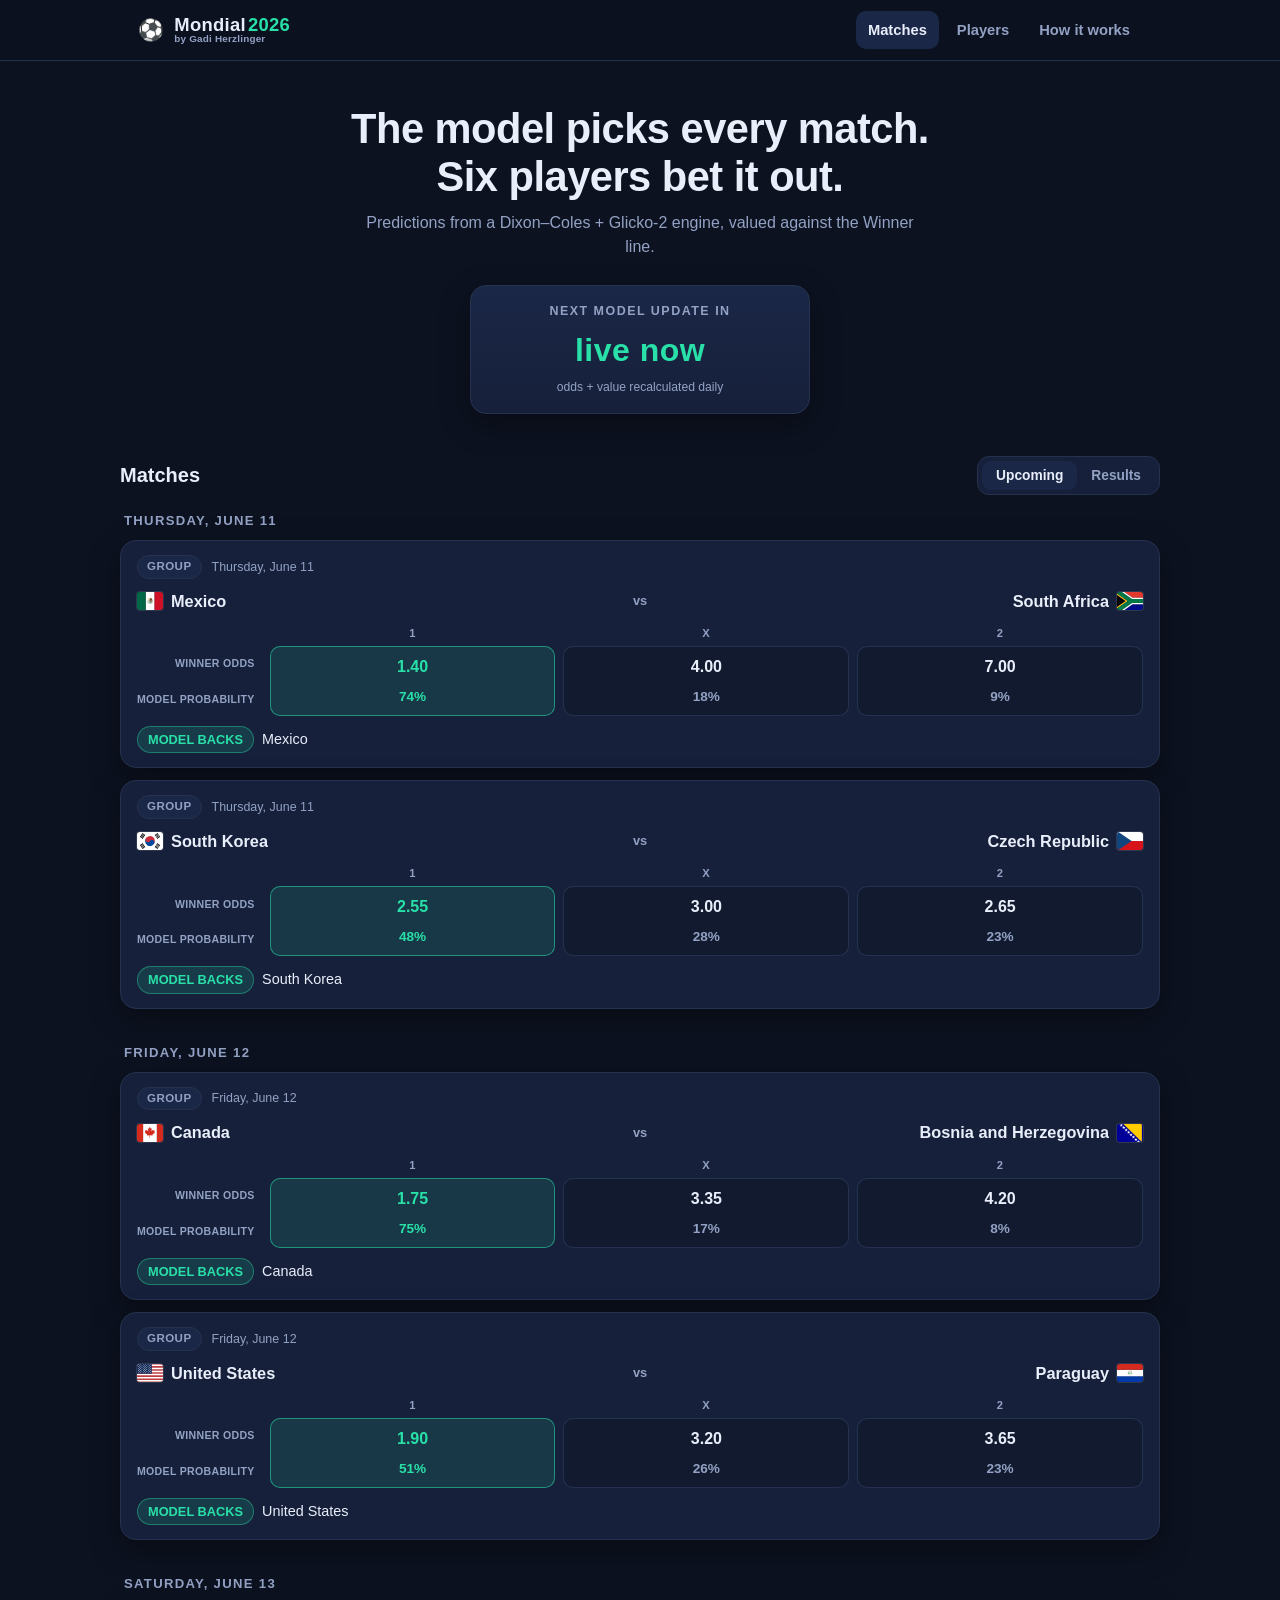
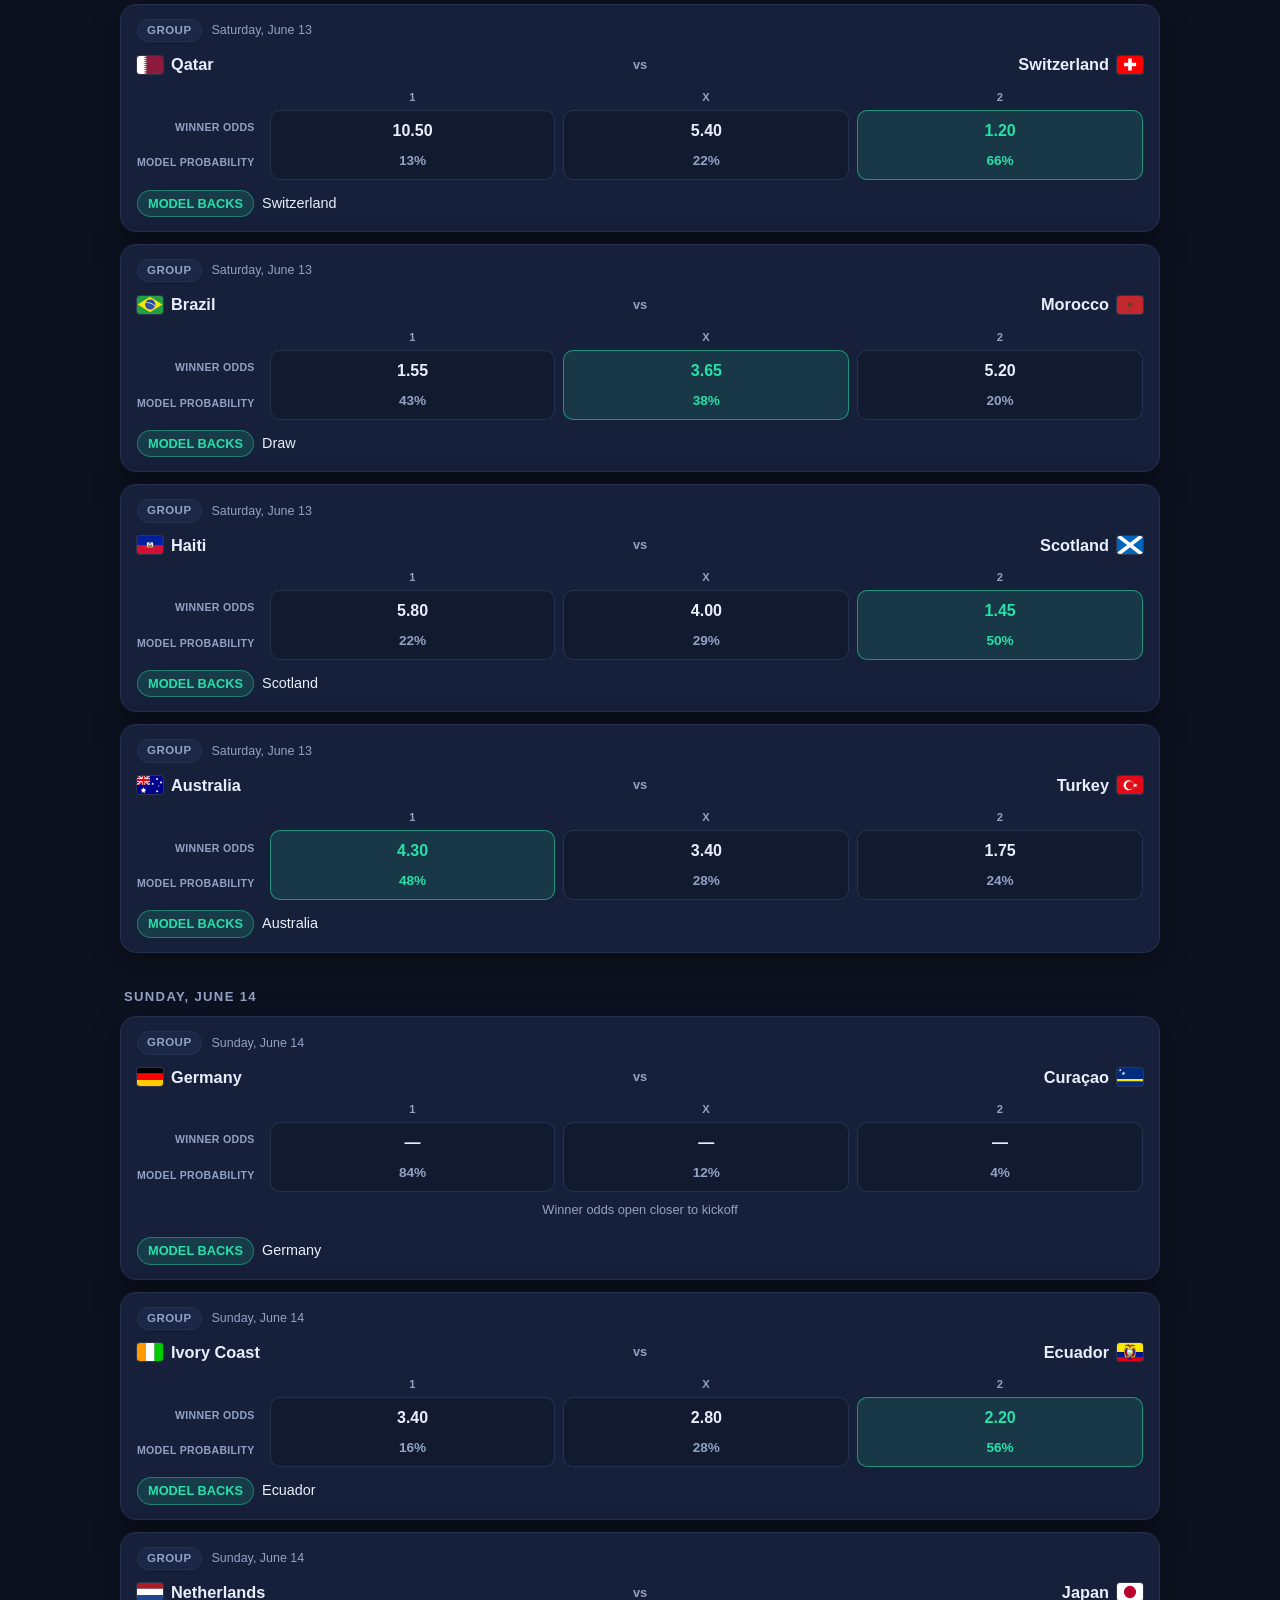
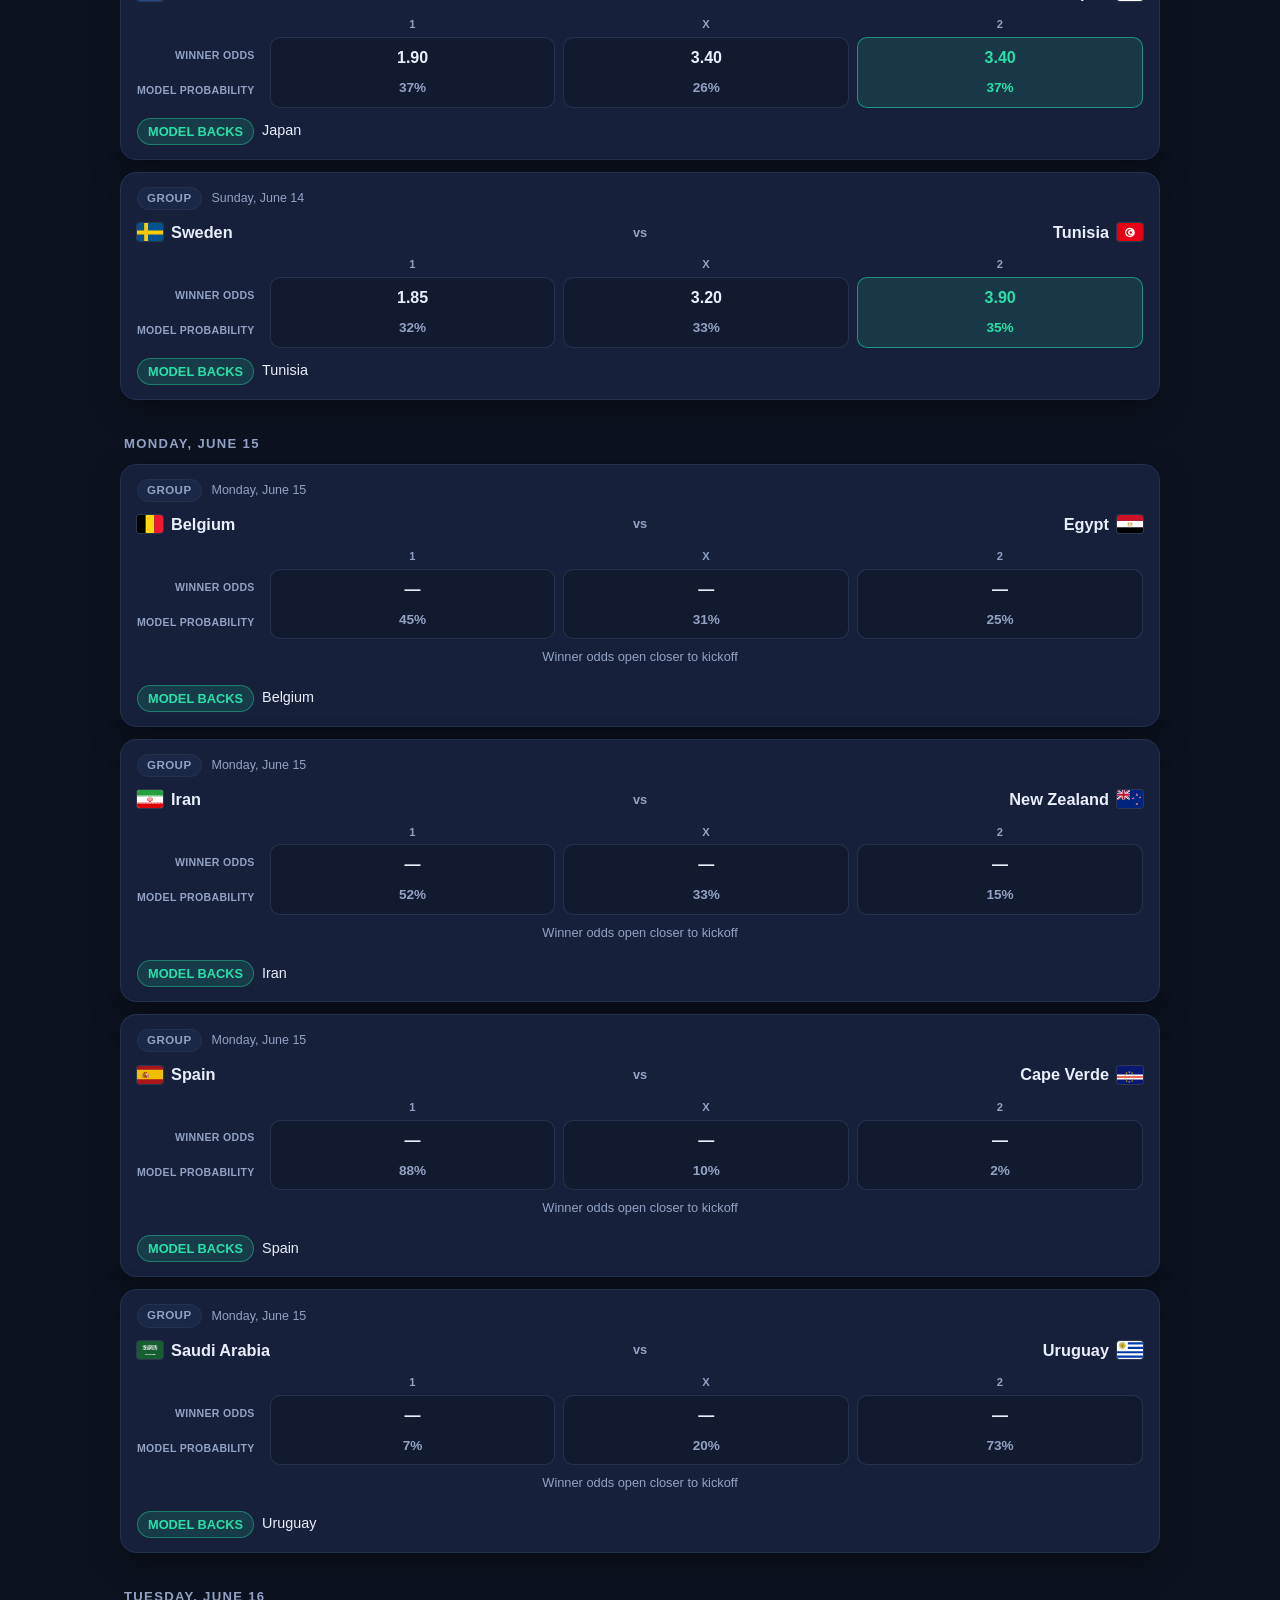
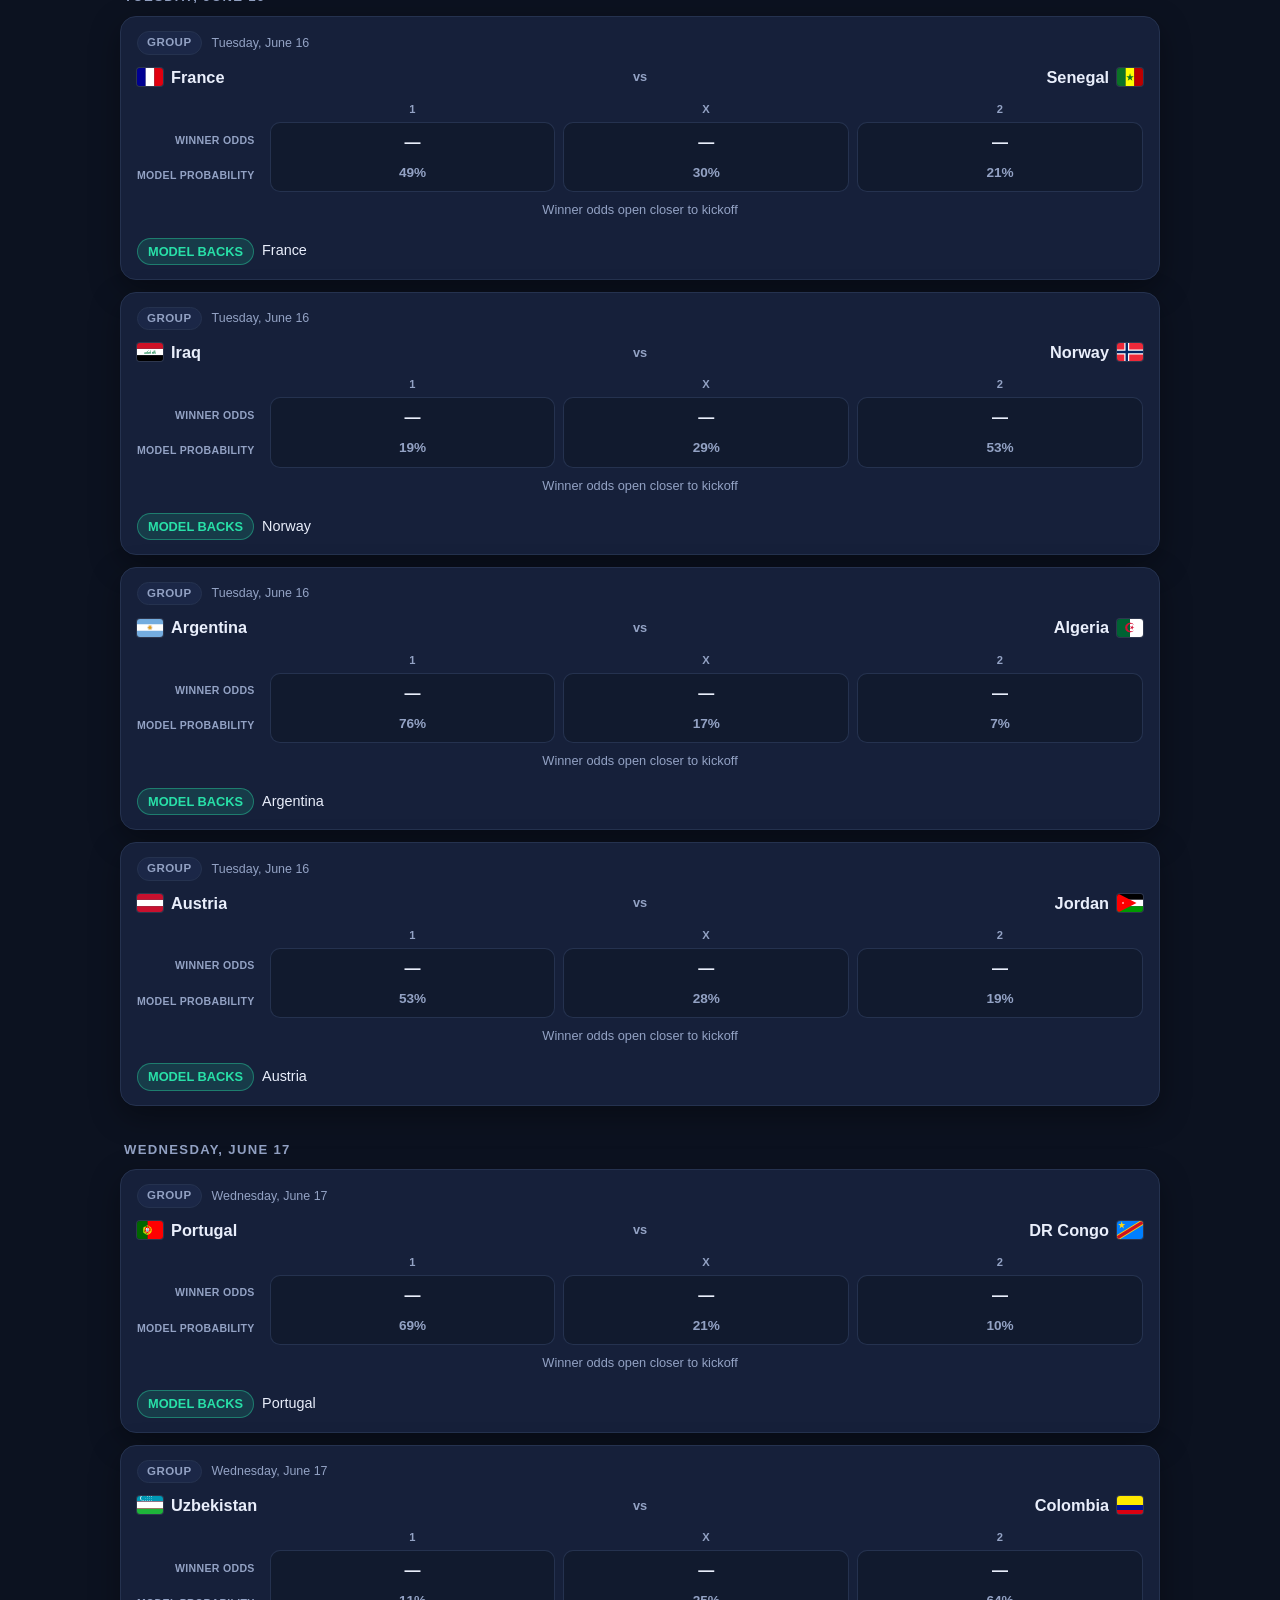
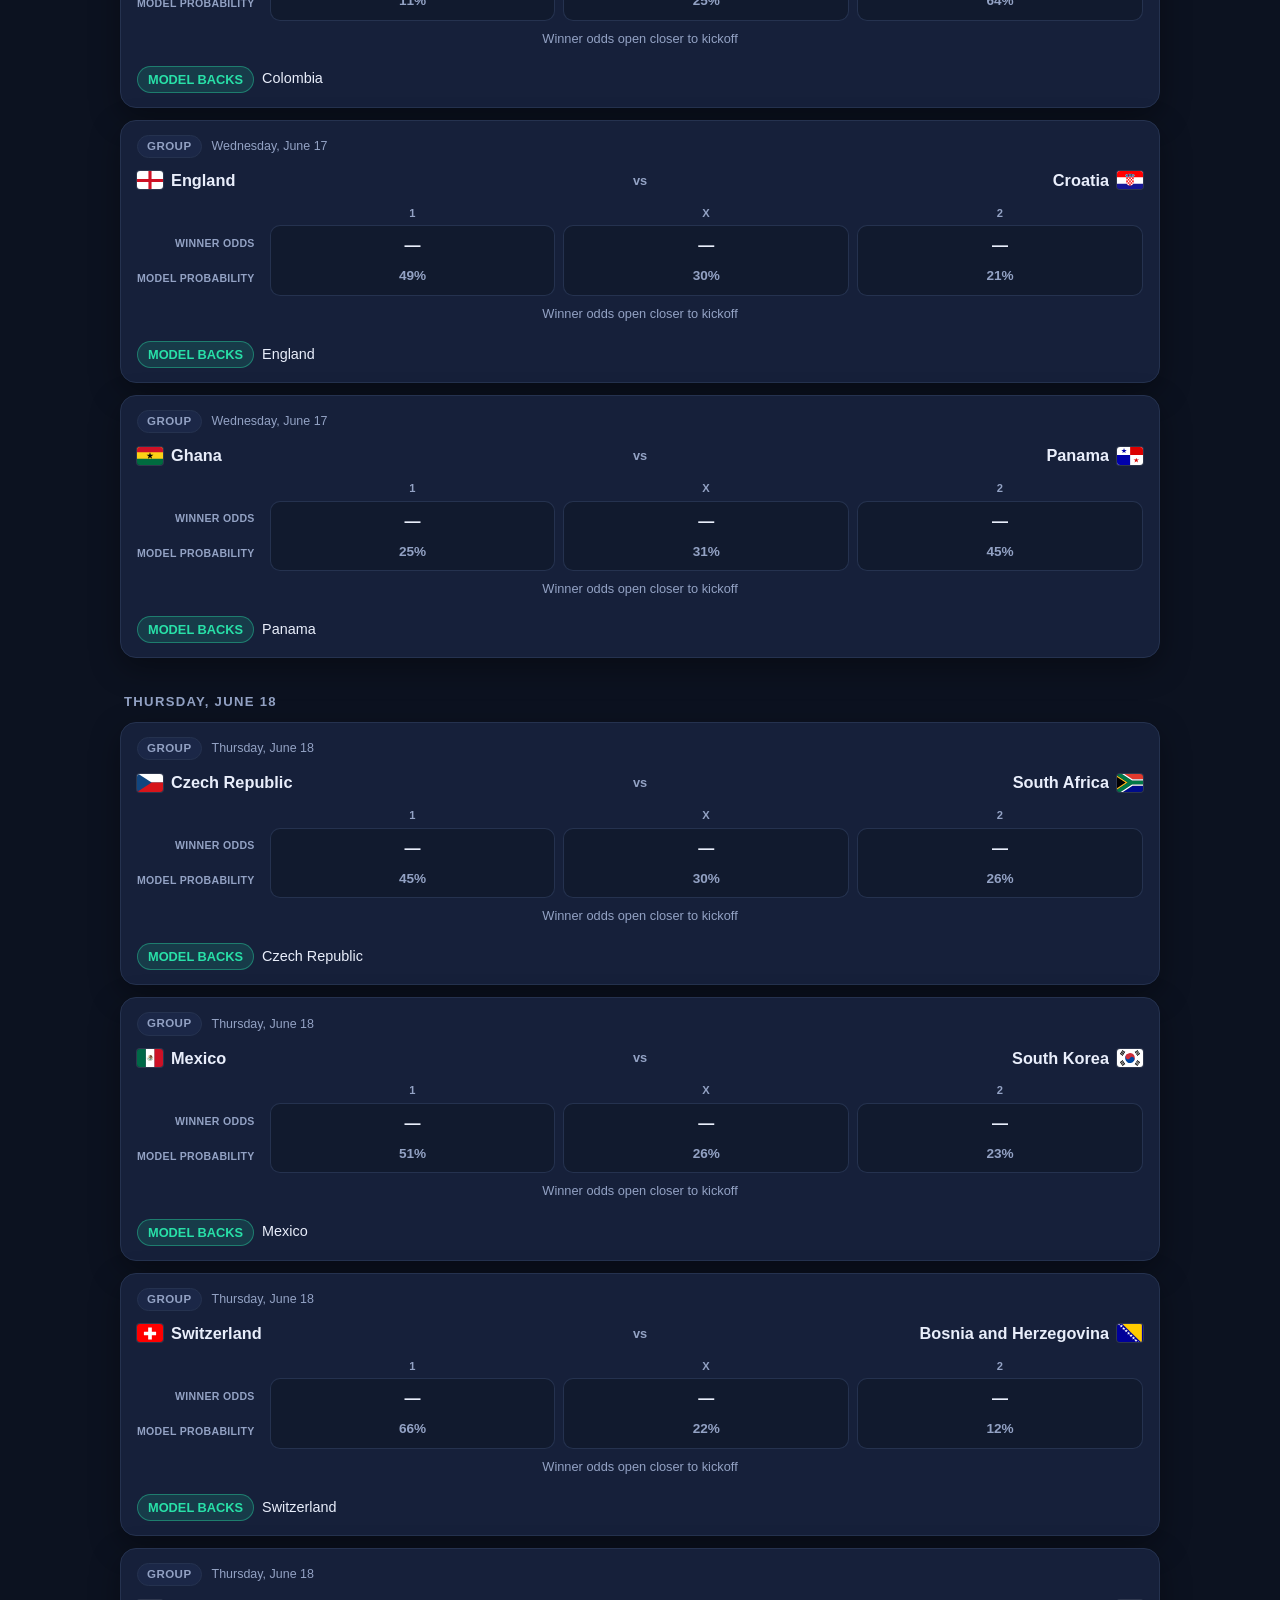
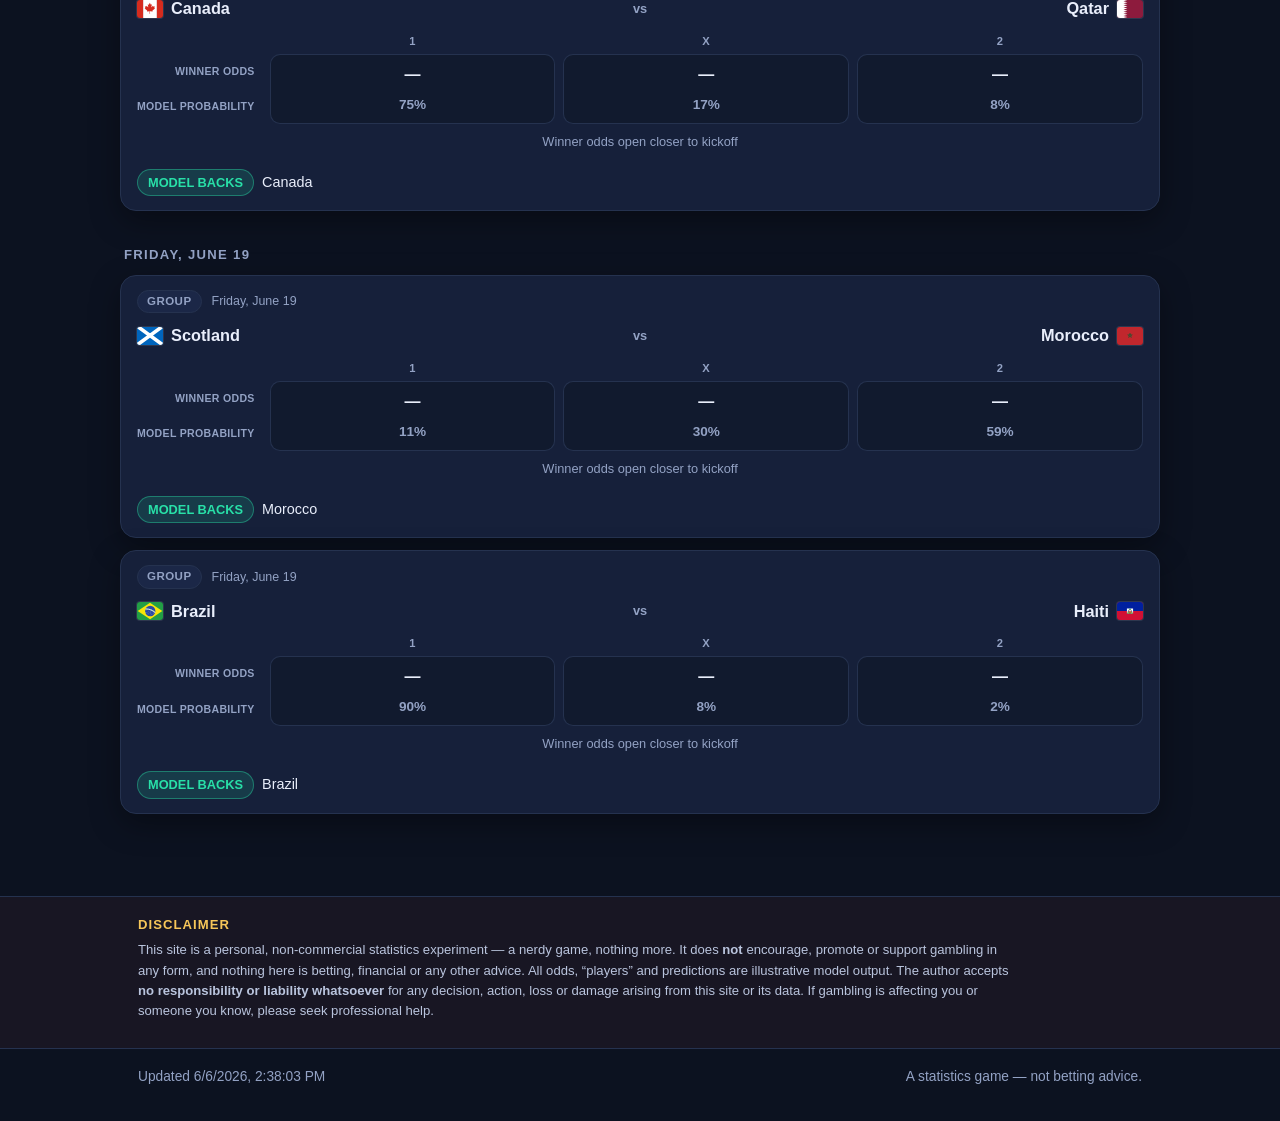
==== web/index.html @ 5879aabc "Mondial 2026: initial commit" ====
<!DOCTYPE html>
<html lang="en">
<head>
  <meta charset="utf-8" />
  <meta name="viewport" content="width=device-width, initial-scale=1" />
  <meta name="color-scheme" content="dark" />
  <title>Mondial 2026 — model predictions</title>
  <meta name="description" content="Model predictions and the six-player betting sim for the 2026 World Cup." />
  <link rel="stylesheet" href="css/style.css?v=4" />
</head>
<body>
  <header class="site-header">
    <div class="wrap header-inner">
      <a class="brand" href="index.html">
        <span class="brand-mark">⚽</span>
        <span class="brand-col"><span class="brand-text">Mondial<span class="accent">2026</span></span><span class="brand-by">by Gadi Herzlinger</span></span>
      </a>
      <nav class="nav">
        <a class="nav-link active" href="index.html">Matches</a>
        <a class="nav-link" href="dashboard.html">Players</a>
        <a class="nav-link" href="engine.html">How it works</a>
      </nav>
    </div>
  </header>

  <section class="hero">
    <div class="wrap">
      <h1 class="hero-title">The model picks every match.<br />Six players bet it out.</h1>
      <p class="hero-sub">Predictions from a Dixon–Coles + Glicko-2 engine, valued against the Winner line.</p>
      <div class="countdowns" id="countdowns">
        <div class="cd-card" id="cd-kickoff">
          <div class="cd-label">Kickoff in</div>
          <div class="cd-clock" data-clock="kickoff">—</div>
          <div class="cd-foot">Mexico · June 11</div>
        </div>
        <div class="cd-card" id="cd-scrape">
          <div class="cd-label">Next model update in</div>
          <div class="cd-clock" data-clock="scrape">—</div>
          <div class="cd-foot">odds + value recalculated daily</div>
        </div>
      </div>
    </div>
  </section>

  <main class="wrap main">
    <div class="section-head">
      <h2 id="matches-title">Matches</h2>
      <div class="tabs" id="tabs" role="tablist">
        <button class="tab active" data-tab="upcoming" role="tab">Upcoming</button>
        <button class="tab" data-tab="results" role="tab">Results</button>
      </div>
    </div>

    <div id="matches" class="matches" aria-live="polite">
      <p class="empty">Loading matches…</p>
    </div>
  </main>

  <section class="disclaimer">
    <div class="wrap">
      <h4>Disclaimer</h4>
      <p>This site is a personal, non-commercial statistics experiment — a nerdy game, nothing more.
        It does <strong>not</strong> encourage, promote or support gambling in any form, and nothing here is
        betting, financial or any other advice. All odds, “players” and predictions are illustrative model
        output. The author accepts <strong>no responsibility or liability whatsoever</strong> for any decision,
        action, loss or damage arising from this site or its data. If gambling is affecting you or someone
        you know, please seek professional help.</p>
    </div>
  </section>

  <footer class="site-footer">
    <div class="wrap footer-inner">
      <span id="updated" class="muted">—</span>
      <span class="muted">A statistics game — not betting advice.</span>
    </div>
  </footer>

  <script src="js/app.js?v=2" defer></script>
</body>
</html>
---- web/css/style.css ----
/* Mondial 2026 — self-contained styles (no external fonts/CDNs: sleek + CSP-tight). */
:root {
  --bg: #0c1220;
  --bg-2: #111a2e;
  --card: #16203a;
  --card-2: #1b2747;
  --line: #25324f;
  --text: #e9eefb;
  --muted: #93a2c4;
  --accent: #28e0a8;      /* home / model pick */
  --accent-blue: #4f8cff; /* away */
  --draw: #8a97b8;        /* draw */
  --gold: #f6c659;
  --danger: #ff6b6b;
  --radius: 16px;
  --shadow: 0 10px 30px rgba(0,0,0,.35);
  --font: -apple-system, BlinkMacSystemFont, "Segoe UI", Roboto, Helvetica, Arial, sans-serif;
}

* { box-sizing: border-box; }
html { -webkit-text-size-adjust: 100%; }
body {
  margin: 0; background: radial-gradient(1200px 600px at 50% -10%, #16223f 0%, var(--bg) 55%) no-repeat, var(--bg);
  color: var(--text); font-family: var(--font); line-height: 1.5;
  min-height: 100vh; -webkit-font-smoothing: antialiased;
}
a { color: inherit; text-decoration: none; }
.wrap { width: 100%; max-width: 1040px; margin: 0 auto; padding: 0 18px; }
.muted { color: var(--muted); font-size: .86rem; }
.accent { color: var(--accent); }

/* Header */
.site-header { position: sticky; top: 0; z-index: 20;
  background: rgba(12,18,32,.82); backdrop-filter: blur(10px);
  border-bottom: 1px solid var(--line); }
.header-inner { display: flex; align-items: center; justify-content: space-between; height: 60px; }
.brand { display: flex; align-items: center; gap: 10px; font-weight: 800; font-size: 1.15rem; letter-spacing: .3px; }
.brand-mark { font-size: 1.3rem; }
.brand-text .accent { margin-left: 2px; }
.brand-col { display: flex; flex-direction: column; line-height: 1.04; }
.brand-by { font-size: .62rem; font-weight: 600; color: var(--muted); letter-spacing: .02em; }
.nav { display: flex; gap: 6px; }
.nav-link { padding: 8px 12px; border-radius: 10px; color: var(--muted); font-weight: 600; font-size: .92rem; }
.nav-link:hover { color: var(--text); background: var(--card); }
.nav-link.active { color: var(--text); background: var(--card-2); }

/* Hero */
.hero { padding: 44px 0 14px; text-align: center; }
.hero-title { font-size: clamp(1.6rem, 4.5vw, 2.6rem); line-height: 1.15; margin: 0 0 10px; font-weight: 800; letter-spacing: -.5px; }
.hero-sub { color: var(--muted); margin: 0 auto 26px; max-width: 560px; }

.countdowns { display: grid; grid-template-columns: 1fr 1fr; gap: 14px; max-width: 620px; margin: 0 auto; }
.countdowns.single { grid-template-columns: 1fr; max-width: 340px; }   /* after kickoff */
.cd-card { background: linear-gradient(180deg, var(--card-2), var(--card));
  border: 1px solid var(--line); border-radius: var(--radius); padding: 16px; box-shadow: var(--shadow); }
.cd-label { color: var(--muted); font-size: .78rem; text-transform: uppercase; letter-spacing: .12em; font-weight: 700; }
.cd-clock { font-size: clamp(1.4rem, 5vw, 2rem); font-weight: 800; font-variant-numeric: tabular-nums;
  margin: 6px 0 4px; color: var(--gold); letter-spacing: .5px; }
#cd-scrape .cd-clock { color: var(--accent); }
.cd-foot { color: var(--muted); font-size: .76rem; }

/* Section head + tabs */
.main { padding: 28px 0 60px; }
.section-head { display: flex; align-items: center; justify-content: space-between; margin-bottom: 16px; }
.section-head h2 { margin: 0; font-size: 1.25rem; }
.tabs { display: inline-flex; background: var(--card); border: 1px solid var(--line); border-radius: 12px; padding: 4px; }
.tab { border: 0; background: transparent; color: var(--muted); font-weight: 700; font-size: .86rem;
  padding: 7px 14px; border-radius: 9px; cursor: pointer; font-family: inherit; }
.tab.active { background: var(--card-2); color: var(--text); }

/* Date group */
.date-group { margin-bottom: 22px; }
.date-head { color: var(--muted); font-weight: 700; font-size: .82rem; text-transform: uppercase;
  letter-spacing: .1em; margin: 0 4px 10px; }

/* Match card */
.matches { display: grid; gap: 12px; }
.match { background: var(--card); border: 1px solid var(--line); border-radius: var(--radius);
  padding: 14px 16px; box-shadow: var(--shadow); }
.match-top { display: flex; align-items: center; justify-content: space-between; gap: 10px; }
.match-meta { display: flex; gap: 10px; align-items: center; color: var(--muted); font-size: .78rem; }
.stage-pill { background: var(--card-2); border: 1px solid var(--line); border-radius: 999px;
  padding: 2px 9px; font-weight: 700; font-size: .72rem; letter-spacing: .04em; }
.teams { display: grid; grid-template-columns: 1fr auto 1fr; align-items: center; gap: 8px; margin: 10px 0 6px; }
.team { display: flex; align-items: center; gap: 8px; font-weight: 700; font-size: 1.02rem; min-width: 0; }
.team.away { justify-content: flex-end; text-align: right; }
.team-name { overflow: hidden; text-overflow: ellipsis; white-space: nowrap; }
.vs { color: var(--muted); font-weight: 700; font-size: .8rem; }
.score { font-weight: 800; font-size: 1.1rem; font-variant-numeric: tabular-nums; }

/* Probability bar */
.prob { display: flex; height: 8px; border-radius: 6px; overflow: hidden; margin: 10px 0 8px; background: var(--bg-2); }
.prob span { display: block; height: 100%; }
.prob .ph { background: var(--accent); }
.prob .pd { background: var(--draw); }
.prob .pa { background: var(--accent-blue); }

/* Odds row */
.odds { display: grid; grid-template-columns: repeat(3, 1fr); gap: 8px; margin-top: 8px; }
.odd { background: var(--bg-2); border: 1px solid var(--line); border-radius: 10px; padding: 8px;
  text-align: center; }
.odd .k { display: block; color: var(--muted); font-size: .72rem; font-weight: 700; letter-spacing: .06em; }
.odd .v { font-weight: 800; font-variant-numeric: tabular-nums; }
.odd.pick { border-color: var(--accent); background: rgba(40,224,168,.12); }
.odd.pick .v { color: var(--accent); }
.no-odds { color: var(--muted); font-size: .8rem; text-align: center; padding: 8px; }

/* Labels for the two number sets on a match card */
.metric-head { display: flex; align-items: baseline; justify-content: space-between; gap: 8px; margin-top: 12px; }
.metric-k { color: var(--muted); font-size: .68rem; font-weight: 800; text-transform: uppercase; letter-spacing: .09em; }
.metric-vals { display: flex; gap: 12px; font-size: .84rem; font-weight: 800; font-variant-numeric: tabular-nums; }
.mv.ph { color: var(--accent); }
.mv.pd { color: var(--draw); }
.mv.pa { color: var(--accent-blue); }

/* Market grid: row labels on the left, 1/X/2 boxes each holding odd + model prob */
.market { display: grid; grid-template-columns: max-content 1fr 1fr 1fr; column-gap: 8px; margin-top: 12px; }
.m-key { text-align: center; color: var(--muted); font-size: .7rem; font-weight: 800;
  letter-spacing: .06em; padding-bottom: 4px; align-self: end; }
.m-rowlabel { display: flex; align-items: center; justify-content: flex-end; text-align: right;
  color: var(--muted); font-size: .66rem; font-weight: 800; text-transform: uppercase;
  letter-spacing: .03em; padding-right: 7px; }
.m-odd, .m-prob { text-align: center; background: var(--bg-2); font-variant-numeric: tabular-nums;
  border-left: 1px solid var(--line); border-right: 1px solid var(--line); }
.m-odd { border-top: 1px solid var(--line); border-radius: 10px 10px 0 0; padding: 8px 4px 4px; font-weight: 800; }
.m-prob { border-bottom: 1px solid var(--line); border-radius: 0 0 10px 10px; padding: 4px 4px 8px;
  font-weight: 700; font-size: .85rem; color: var(--muted); }
.m-odd.pick, .m-prob.pick { border-color: rgba(40,224,168,.55); background: rgba(40,224,168,.12); }
.m-odd.pick, .m-prob.pick { color: var(--accent); }
.no-odds.excluded { color: var(--gold); font-weight: 600; }

.pick-line { display: flex; align-items: center; gap: 8px; margin-top: 10px; font-size: .9rem; }
.pick-badge { background: rgba(40,224,168,.14); color: var(--accent); border: 1px solid rgba(40,224,168,.4);
  padding: 3px 10px; border-radius: 999px; font-weight: 800; font-size: .8rem; }
.pick-correct { color: var(--accent); font-weight: 800; }
.pick-wrong { color: var(--danger); font-weight: 800; }

.empty { color: var(--muted); text-align: center; padding: 40px 0; }

/* Footer */
.site-footer { border-top: 1px solid var(--line); padding: 18px 0 34px; }
.footer-inner { display: flex; flex-wrap: wrap; gap: 8px 18px; justify-content: space-between; }

/* Flags (match cards) */
.flag { width: 26px; height: 18px; border-radius: 3px; object-fit: cover; flex: 0 0 auto;
  box-shadow: 0 0 0 1px rgba(255,255,255,.1); }

/* Revenue chart (players page) */
.chart-card { background: var(--card); border: 1px solid var(--line); border-radius: var(--radius);
  padding: 16px 16px 14px; box-shadow: var(--shadow); margin-bottom: 20px; }
.chart-head { display: flex; justify-content: space-between; align-items: baseline; gap: 10px; margin-bottom: 8px; }
.chart-head h2 { margin: 0; font-size: 1.15rem; }
.chart-card svg { width: 100%; height: auto; display: block; }
.chart-legend { display: flex; flex-wrap: wrap; gap: 8px 16px; margin-top: 12px; }
.leg { display: flex; align-items: center; gap: 7px; font-size: .82rem; font-weight: 700; color: #c4cfe6; }
.leg .sw { width: 16px; height: 4px; border-radius: 2px; flex: 0 0 auto; }
.chart-empty { color: var(--muted); text-align: center; padding: 54px 16px; }
.updated-line { text-align: center; margin-top: 18px; }

/* Players dashboard */
.player-grid { display: grid; grid-template-columns: repeat(2, 1fr); gap: 14px; }
.player-card { background: var(--card); border: 1px solid var(--line); border-radius: var(--radius);
  padding: 16px; box-shadow: var(--shadow); display: flex; flex-direction: column; gap: 12px; }
.pc-head { display: flex; gap: 12px; align-items: center; }
.pc-avatar { width: 64px; height: 64px; border-radius: 50%; background: var(--bg-2);
  border: 1px solid var(--line); flex: 0 0 auto; }
.pc-id { min-width: 0; }
.pc-name { display: flex; align-items: center; gap: 8px; font-weight: 800; font-size: 1.05rem; }
.pc-rank { color: var(--muted); font-size: .8rem; font-weight: 700; }
.pc-desc { color: var(--muted); font-size: .82rem; }
.pc-stats { display: grid; grid-template-columns: repeat(4, 1fr); gap: 8px;
  border-top: 1px solid var(--line); padding-top: 12px; }
.stat { text-align: center; }
.stat-v { font-weight: 800; font-size: 1.05rem; font-variant-numeric: tabular-nums; }
.stat-v.pos { color: var(--accent); }
.stat-v.neg { color: var(--danger); }
.stat-k { color: var(--muted); font-size: .7rem; text-transform: uppercase; letter-spacing: .06em; margin-top: 2px; }
.pc-best { display: flex; flex-direction: column; gap: 2px; background: var(--bg-2);
  border-radius: 10px; padding: 9px 11px; font-size: .85rem; }
.pc-best-k { color: var(--gold); font-size: .72rem; font-weight: 800; letter-spacing: .04em; }

/* Engine explainer */
.lead { font-size: 1.05rem; color: var(--muted); max-width: 720px; margin: 0 0 26px; }
.steps { display: grid; gap: 14px; }
.step { display: grid; grid-template-columns: 46px 1fr; gap: 16px; align-items: start;
  background: var(--card); border: 1px solid var(--line); border-radius: var(--radius);
  padding: 18px; box-shadow: var(--shadow); }
.step-num { width: 46px; height: 46px; border-radius: 12px; display: grid; place-items: center;
  font-weight: 800; font-size: 1.2rem; background: linear-gradient(180deg, var(--card-2), var(--bg-2));
  border: 1px solid var(--line); color: var(--accent); }
.step h3 { margin: 2px 0 6px; font-size: 1.08rem; }
.step p { margin: 0; color: #c4cfe6; }
.step .tag { color: var(--muted); font-size: .78rem; font-weight: 700; }
.callout { background: linear-gradient(180deg, var(--card-2), var(--card)); border: 1px solid var(--line);
  border-radius: var(--radius); padding: 18px; margin-top: 22px; color: #c4cfe6; }
.callout strong { color: var(--text); }

/* Engine — pipeline overview strip */
.pipeline { display: flex; flex-wrap: wrap; align-items: stretch; gap: 8px; margin: 4px 0 26px; }
.pipe-chip { display: flex; flex-direction: column; align-items: center; justify-content: center;
  gap: 4px; flex: 1 1 90px; min-width: 84px; background: var(--card); border: 1px solid var(--line);
  border-radius: 12px; padding: 12px 8px; text-align: center; }
.pipe-chip .ico { font-size: 1.5rem; line-height: 1; }
.pipe-chip .lbl { font-size: .72rem; font-weight: 700; color: var(--muted); letter-spacing: .02em; }

/* Engine — step icon badge + in-card demos */
.step-num.ico { font-size: 1.5rem; color: inherit; }
.demo { margin-top: 12px; background: var(--bg-2); border: 1px solid var(--line);
  border-radius: 12px; padding: 12px 14px; }
.srow { display: grid; grid-template-columns: 86px 1fr; align-items: center; gap: 10px; margin: 6px 0; }
.sname { font-weight: 700; font-size: .85rem; }
.sbar { height: 12px; background: #0e1626; border-radius: 7px; overflow: hidden; }
.sbar i { display: block; height: 100%; background: linear-gradient(90deg, var(--accent), #1aa37a); }
.prob-legend { display: flex; flex-wrap: wrap; gap: 6px 14px; margin-top: 8px; font-size: .8rem; font-weight: 700; }
.prob-legend .lg::before { content: "■ "; }
.prob-legend .ph { color: var(--accent); }
.prob-legend .pd { color: var(--draw); }
.prob-legend .pa { color: var(--accent-blue); }
.compare .crow { display: flex; justify-content: space-between; align-items: center; padding: 4px 0; font-size: .9rem; }
.compare .crow b { font-variant-numeric: tabular-nums; font-size: 1.05rem; }
.cverdict { margin-top: 8px; padding-top: 8px; border-top: 1px solid var(--line);
  font-weight: 800; color: var(--accent); }
.avatars { display: flex; flex-wrap: wrap; gap: 10px; margin-top: 12px; }
.avatars img { width: 52px; height: 52px; border-radius: 50%; background: var(--bg-2);
  border: 1px solid var(--line); }

/* Engine — inline SVG diagrams */
.diagram { margin-top: 14px; background: var(--bg-2); border: 1px solid var(--line);
  border-radius: 12px; padding: 14px 14px 10px; }
.diagram svg { width: 100%; height: auto; display: block; }
.diagram svg text { font-family: var(--font); }
.fig-cap { color: var(--muted); font-size: .78rem; margin: 8px 2px 0; line-height: 1.5; }
.cite { margin-top: 12px; padding: 8px 12px; border-left: 3px solid var(--accent);
  background: var(--bg-2); border-radius: 0 8px 8px 0; color: #aeb9d4; font-size: .76rem;
  line-height: 1.55; }
.cite b { color: var(--muted); font-weight: 800; letter-spacing: .04em; }

/* Legal disclaimer (all pages) */
.disclaimer { border-top: 1px solid var(--line); background: rgba(255,107,107,.05); }
.disclaimer .wrap { padding-top: 18px; padding-bottom: 26px; }
.disclaimer h4 { margin: 0 0 6px; font-size: .82rem; letter-spacing: .08em; text-transform: uppercase;
  color: var(--gold); }
.disclaimer p { margin: 0; color: #b9c4dd; font-size: .82rem; line-height: 1.55; max-width: 880px; }

/* Mobile */
@media (max-width: 560px) {
  .countdowns { grid-template-columns: 1fr; }
  .nav-link { padding: 8px 9px; font-size: .85rem; }
  .team { font-size: .94rem; }
  .player-grid { grid-template-columns: 1fr; }
  .pc-stats { grid-template-columns: repeat(2, 1fr); gap: 10px; }
  .pipe-chip { flex-basis: 70px; min-width: 70px; }
  .step { grid-template-columns: 40px 1fr; gap: 12px; padding: 14px; }
}
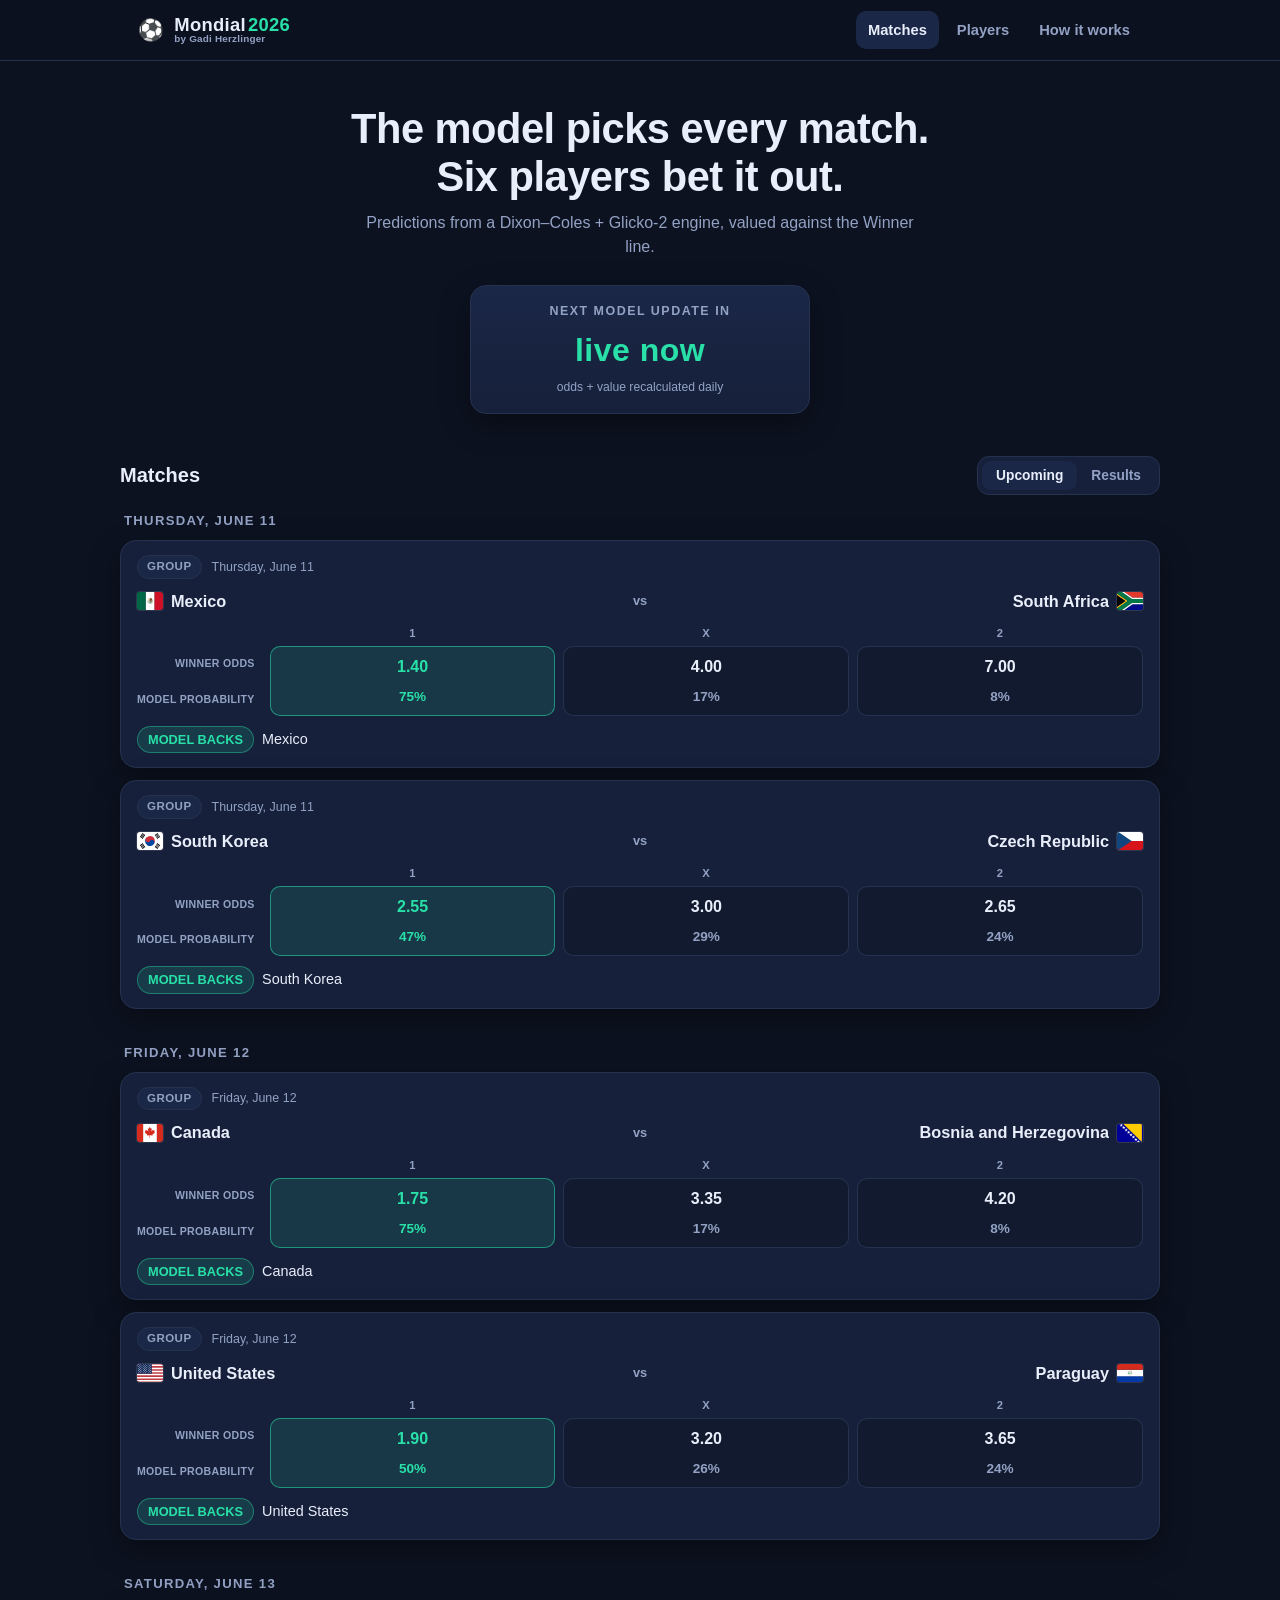
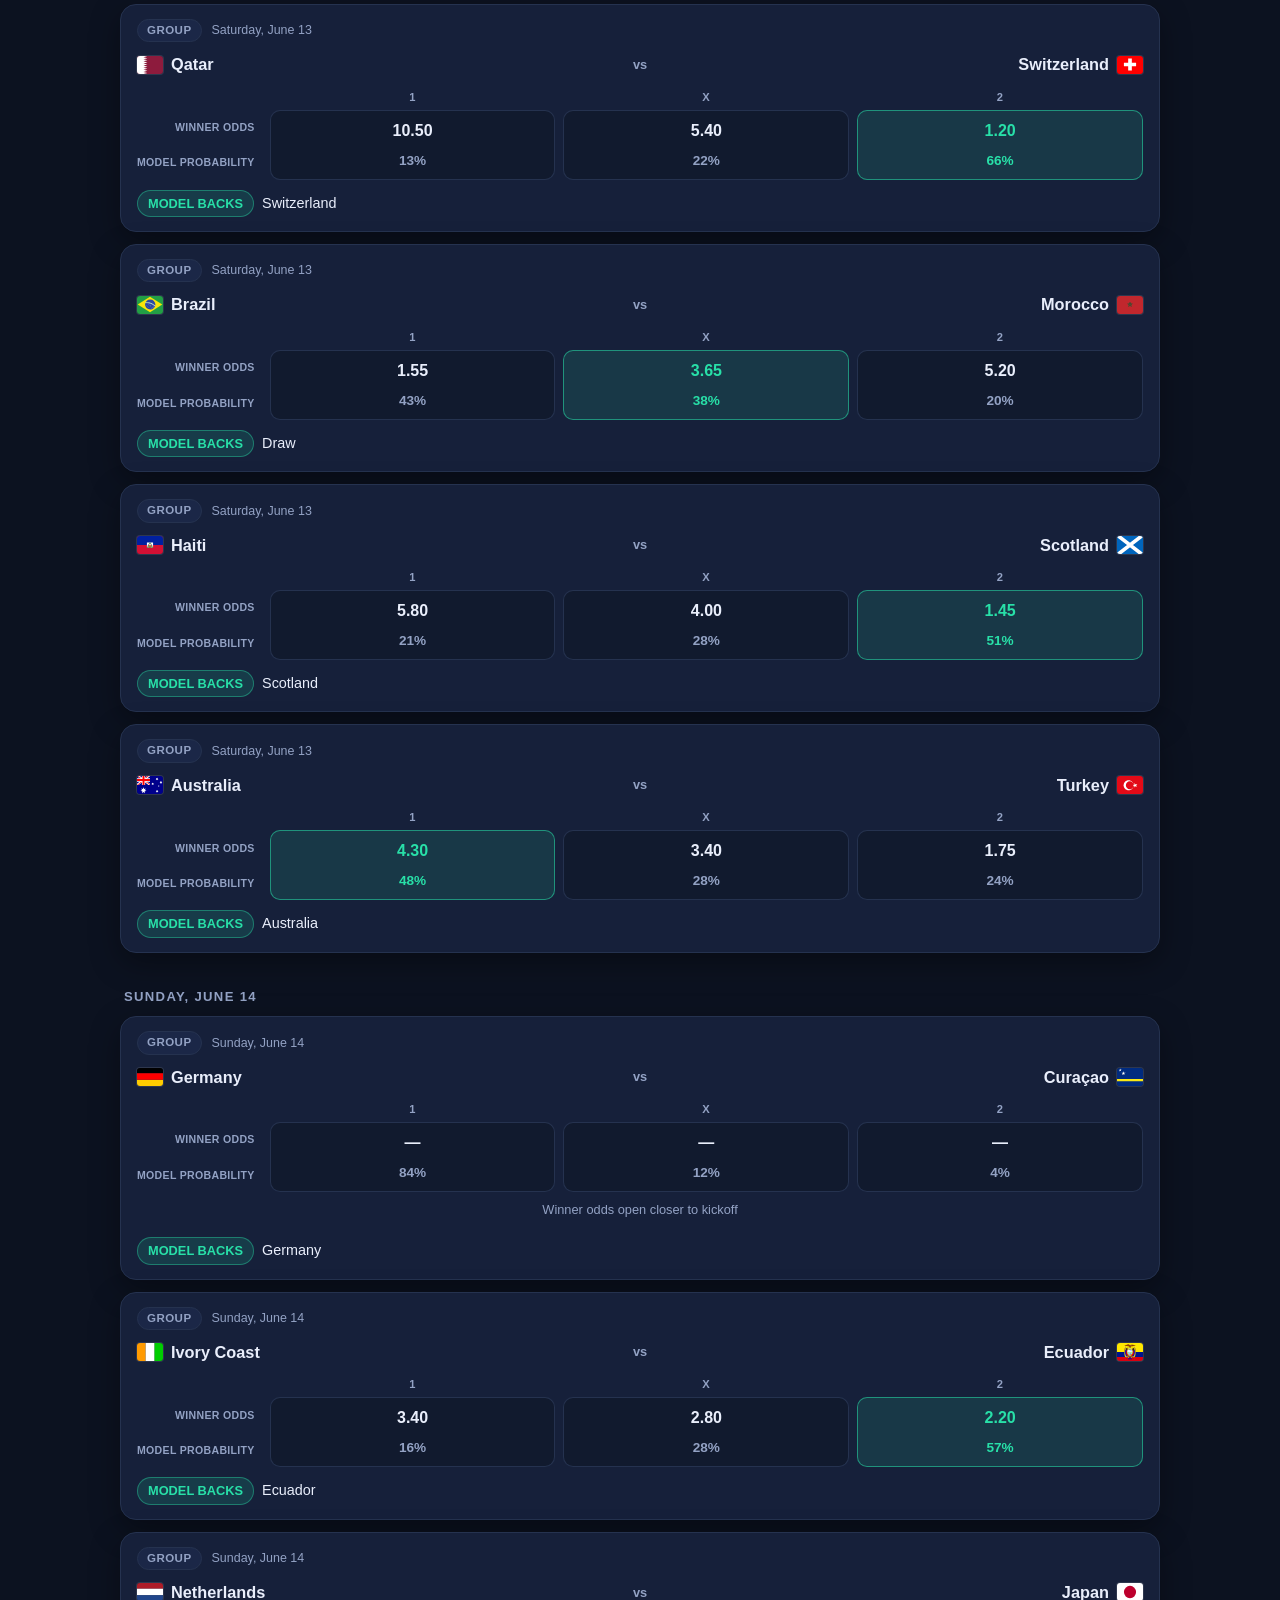
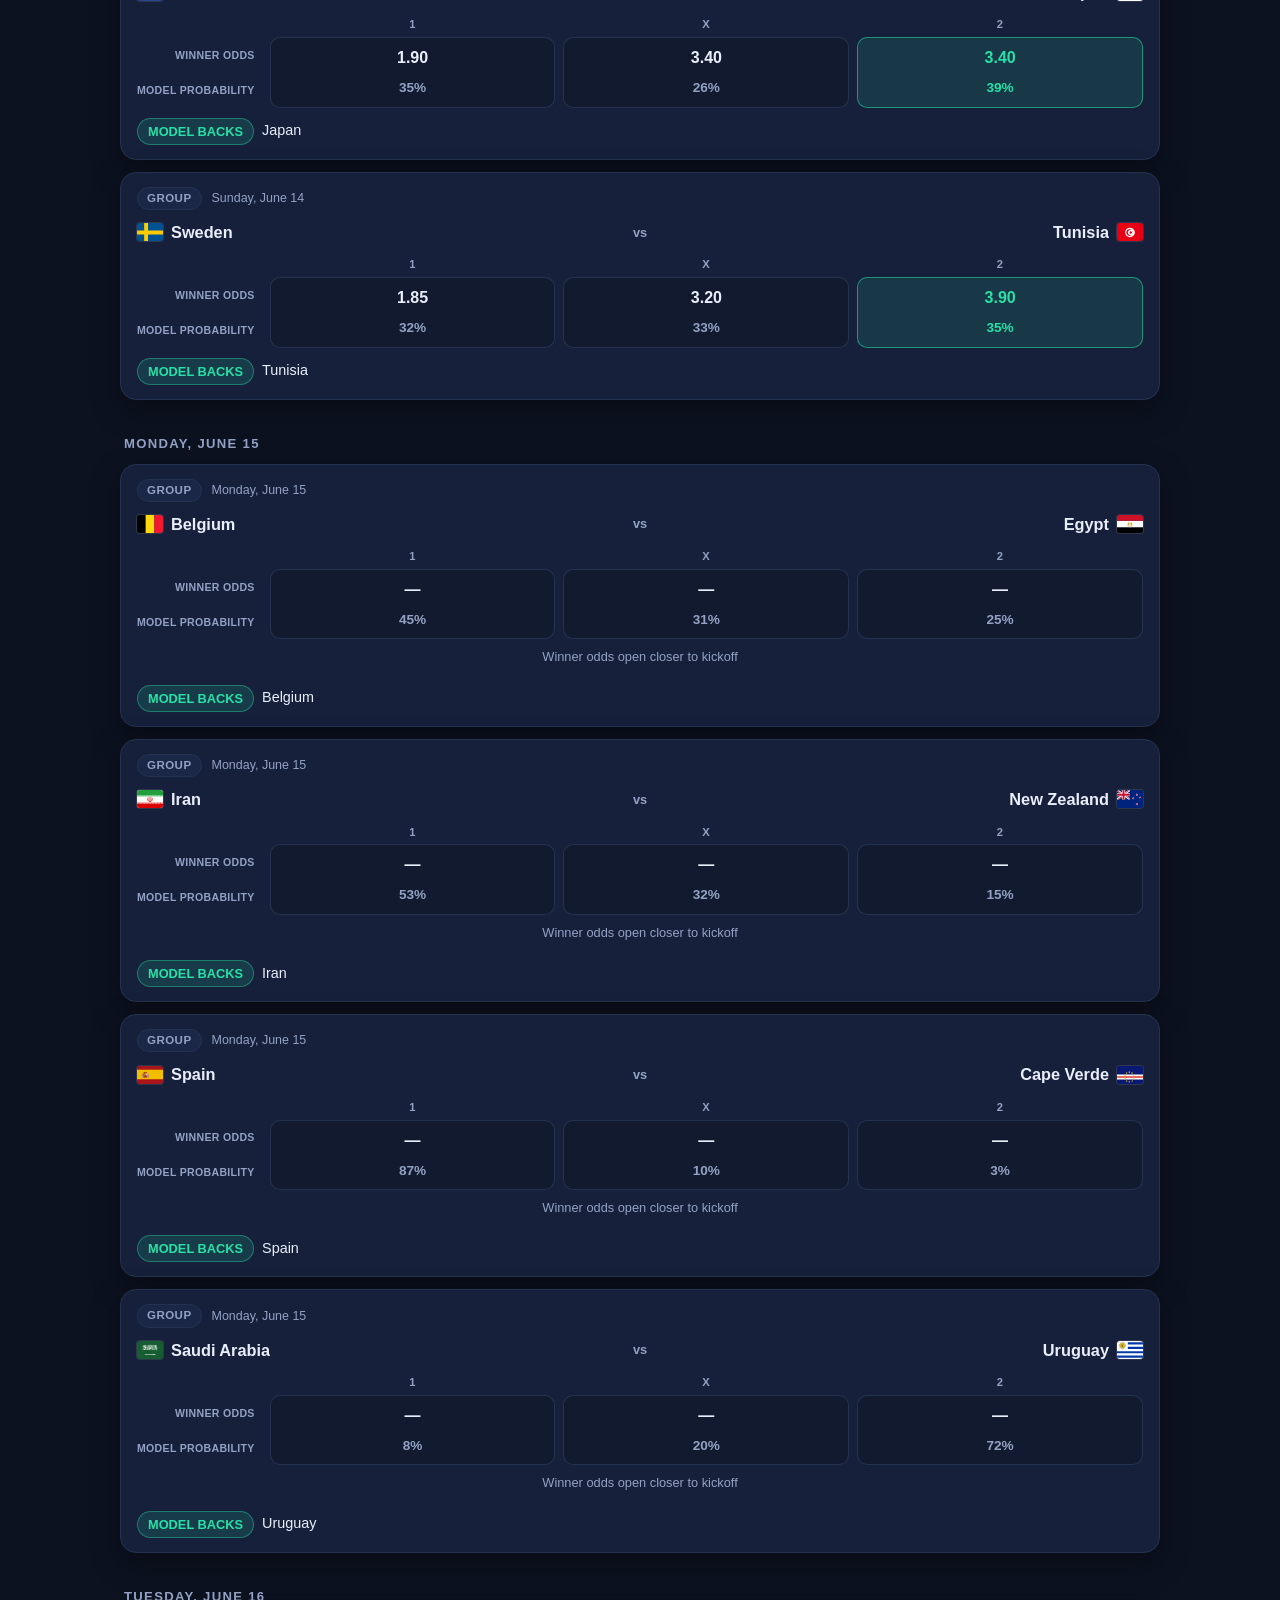
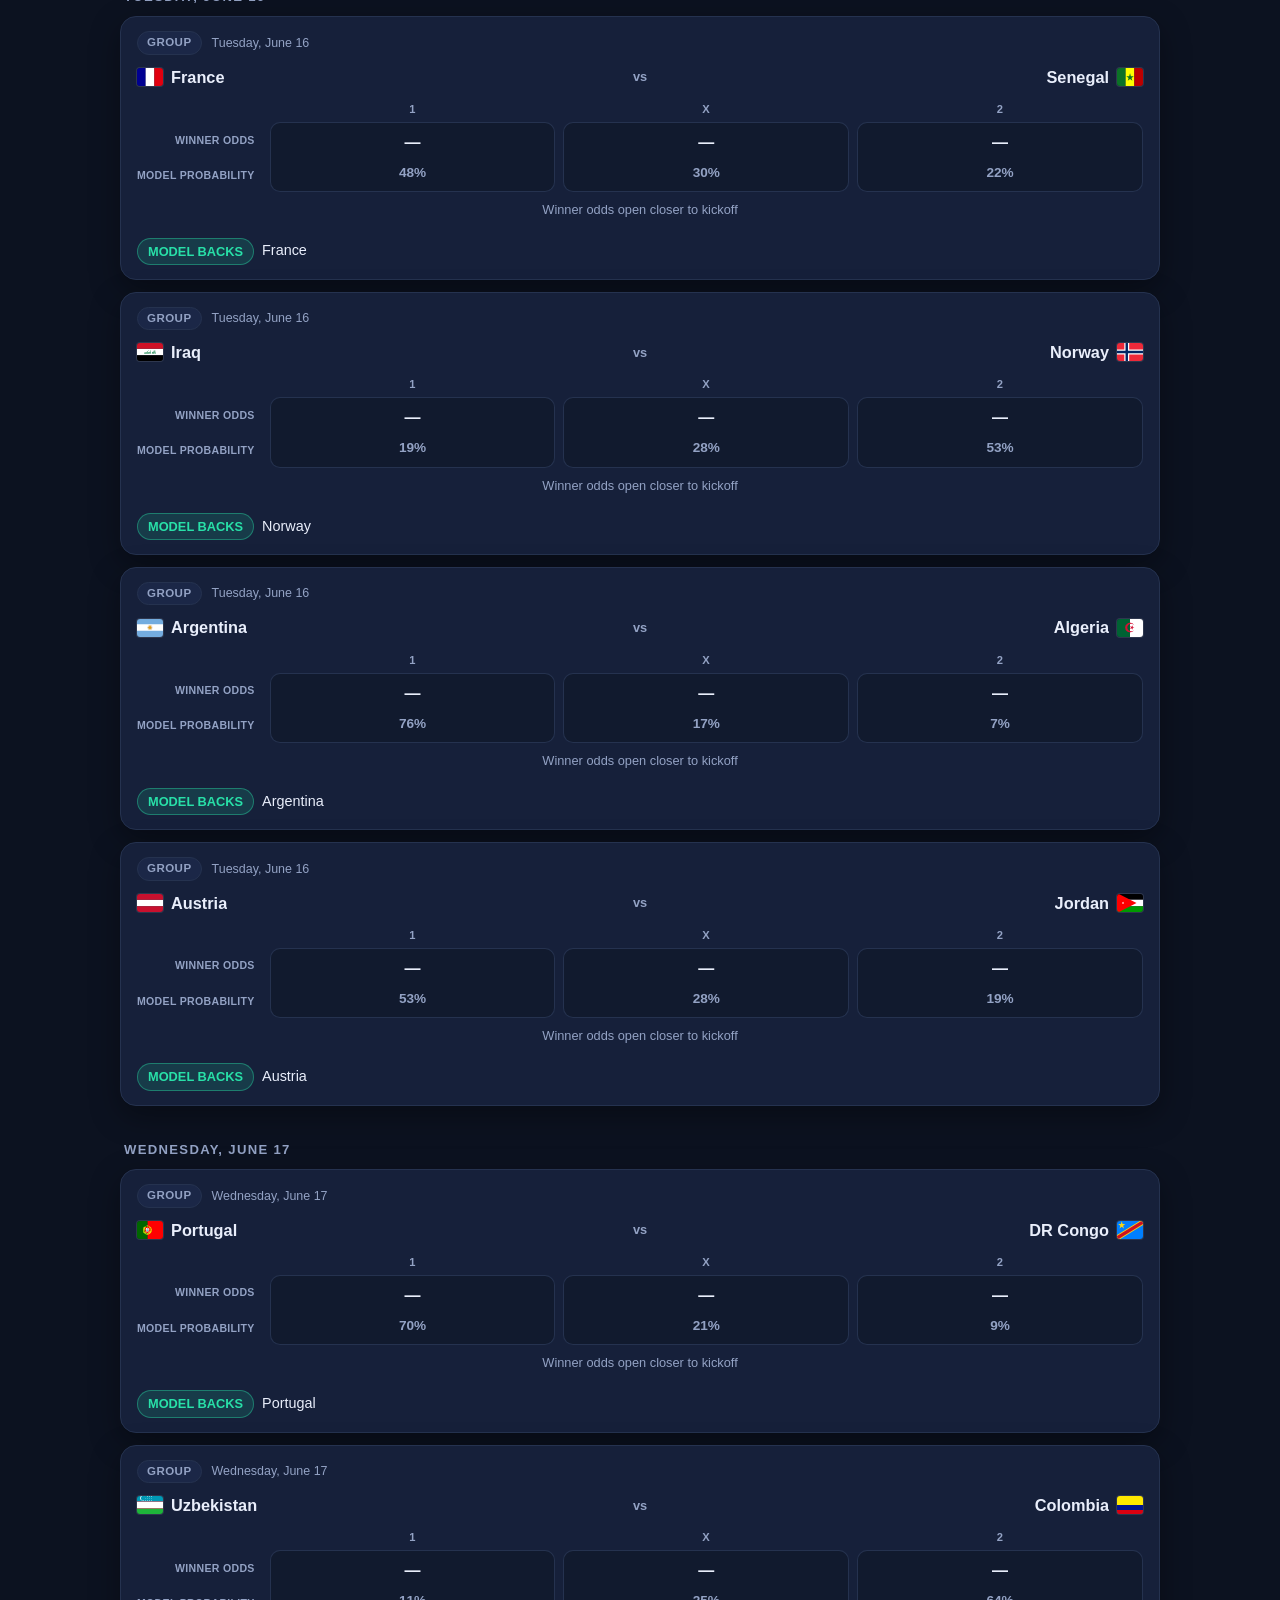
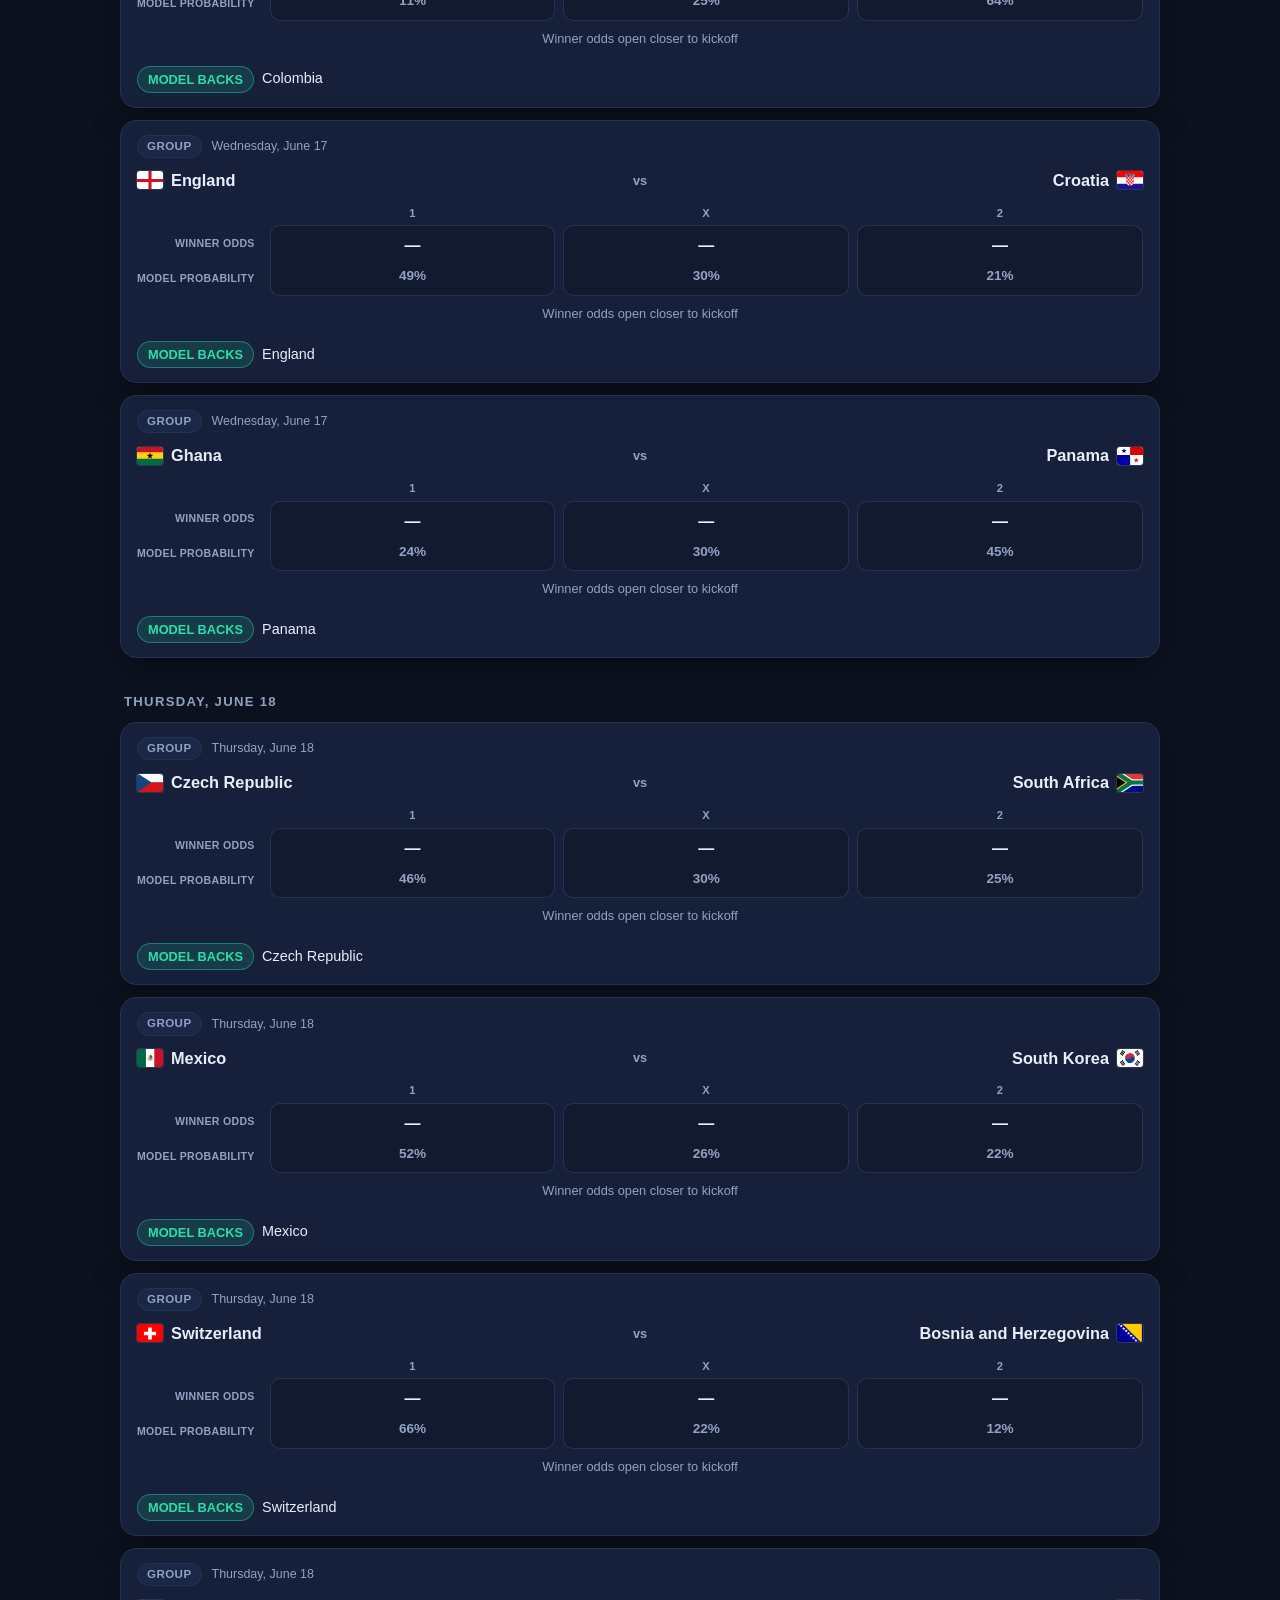
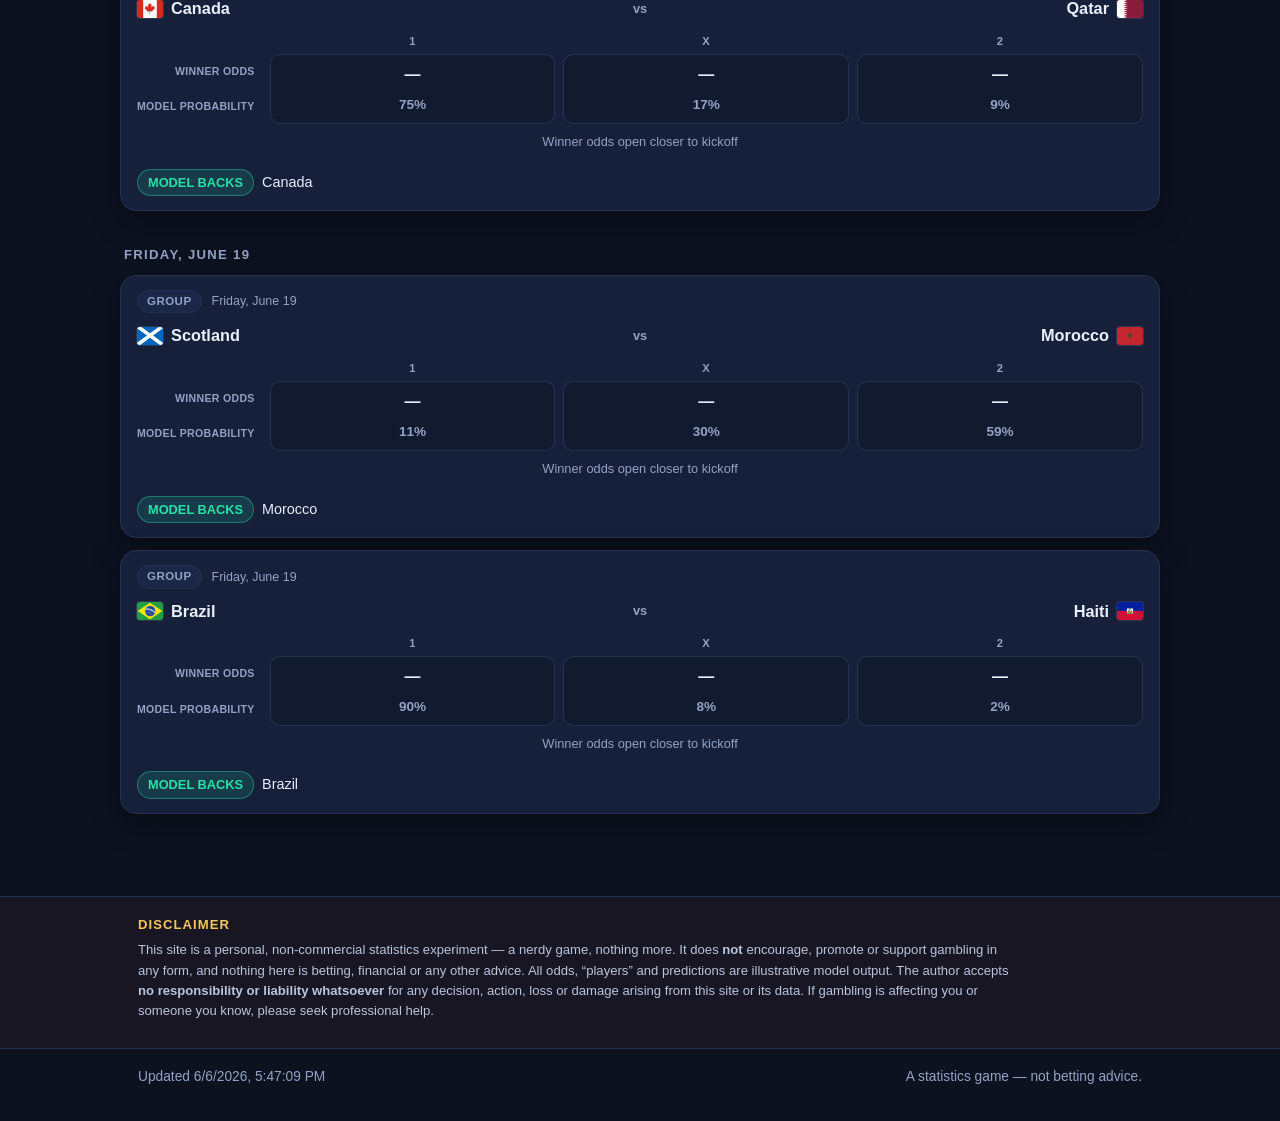
==== commit cbcea042: "Add Cloudflare Web Analytics beacon" ====
--- a/web/index.html
+++ b/web/index.html
@@ -6,7 +6,7 @@
   <meta name="color-scheme" content="dark" />
   <title>Mondial 2026 — model predictions</title>
   <meta name="description" content="Model predictions and the six-player betting sim for the 2026 World Cup." />
-  <link rel="stylesheet" href="css/style.css?v=4" />
+  <link rel="stylesheet" href="css/style.css?v=7" />
 </head>
 <body>
   <header class="site-header">
@@ -76,5 +76,7 @@
   </footer>
 
   <script src="js/app.js?v=2" defer></script>
+  <!-- Cloudflare Web Analytics -->
+  <script defer src="https://static.cloudflareinsights.com/beacon.min.js" data-cf-beacon='{"token": "dea00fdb841c4f21ae95f395df29f1ae"}'></script>
 </body>
 </html>
--- a/web/css/style.css
+++ b/web/css/style.css
@@ -244,11 +244,19 @@
 
 /* Mobile */
 @media (max-width: 560px) {
+  /* Header: brand on row 1, nav spread across its own full-width row -> never crowds */
+  .header-inner { flex-wrap: wrap; height: auto; min-height: 54px; padding: 7px 0; row-gap: 4px; }
+  .brand { font-size: 1.05rem; }
+  .nav { width: 100%; justify-content: space-between; gap: 2px; }
+  /* keep each link on a single line (esp. "How it works") so the row doesn't spill */
+  .nav-link { padding: 6px 7px; font-size: .76rem; white-space: nowrap; }
+  .wrap { padding: 0 20px; }   /* a touch more breathing room from the screen edges */
+  .hero { padding: 30px 0 10px; }
   .countdowns { grid-template-columns: 1fr; }
-  .nav-link { padding: 8px 9px; font-size: .85rem; }
-  .team { font-size: .94rem; }
+  .team { font-size: .92rem; }
   .player-grid { grid-template-columns: 1fr; }
   .pc-stats { grid-template-columns: repeat(2, 1fr); gap: 10px; }
   .pipe-chip { flex-basis: 70px; min-width: 70px; }
   .step { grid-template-columns: 40px 1fr; gap: 12px; padding: 14px; }
+  .m-rowlabel { font-size: .6rem; padding-right: 5px; }   /* give the 1/X/2 boxes more room */
 }
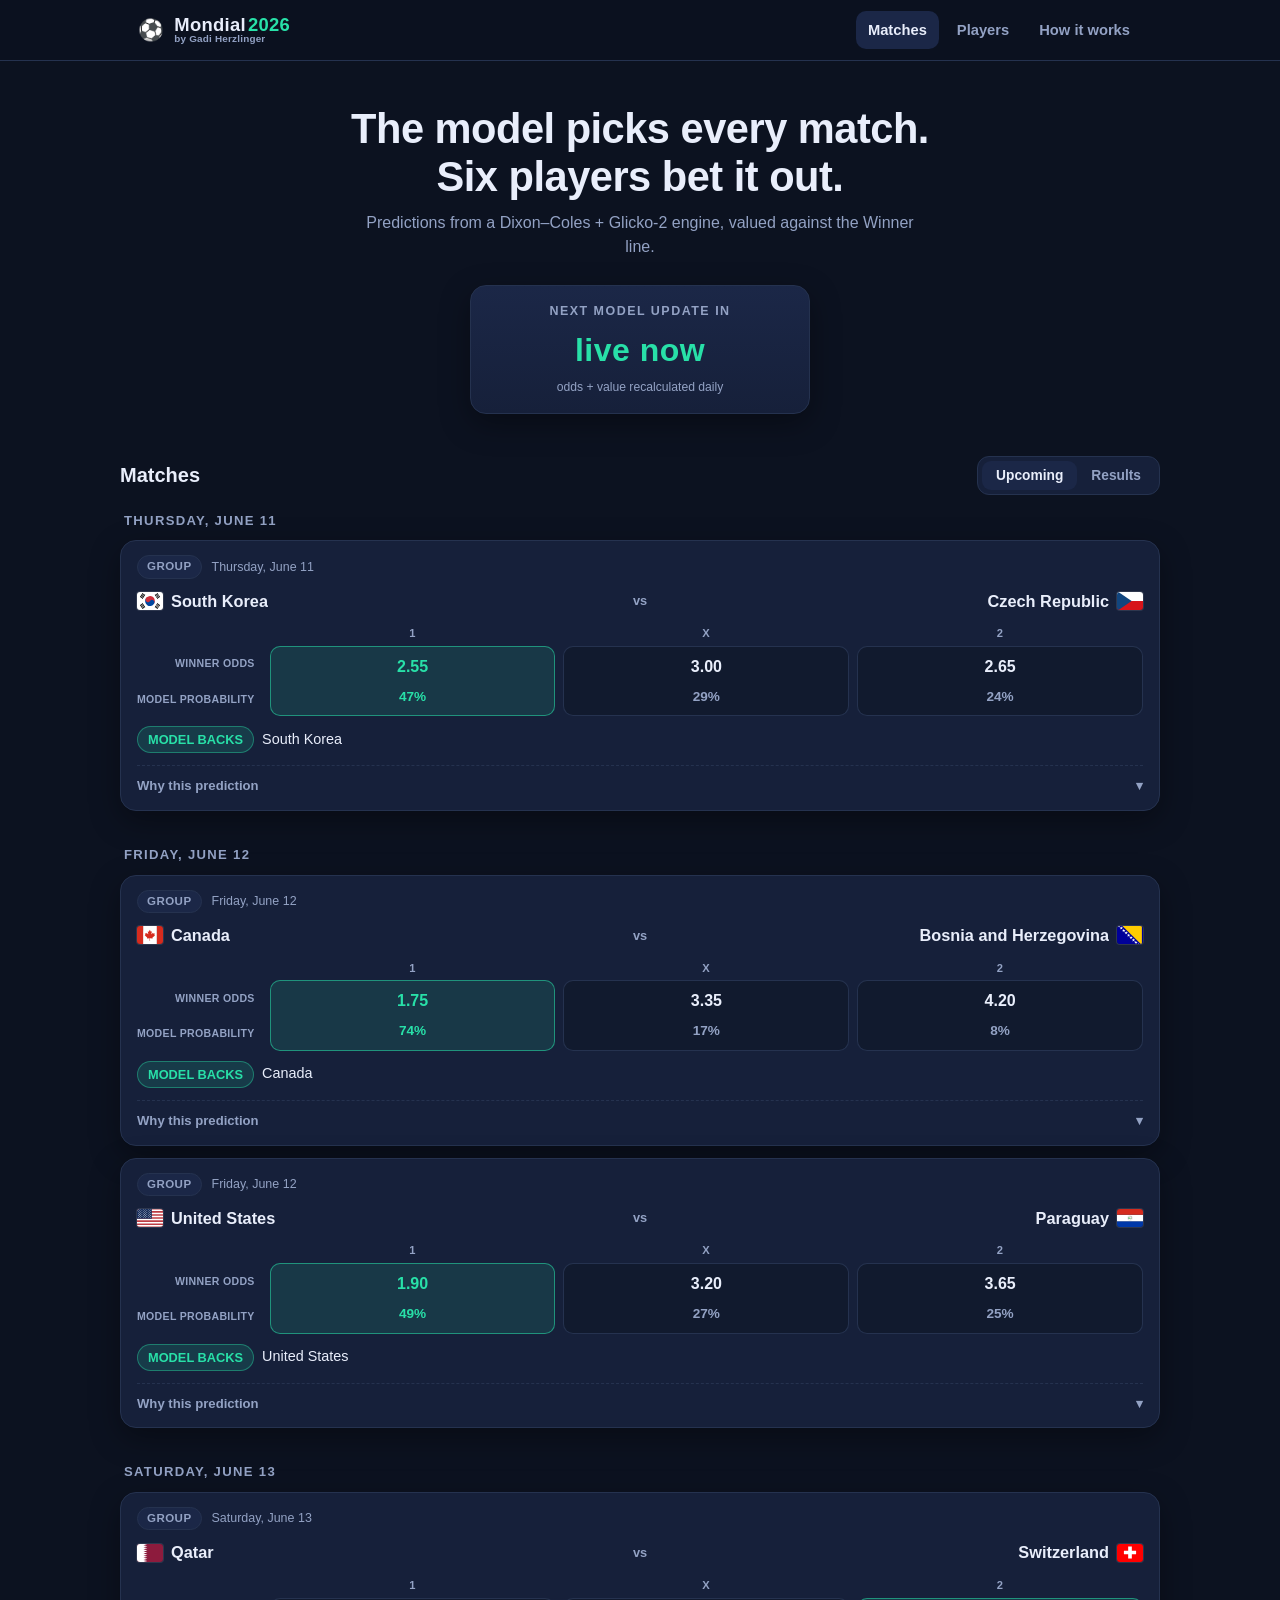
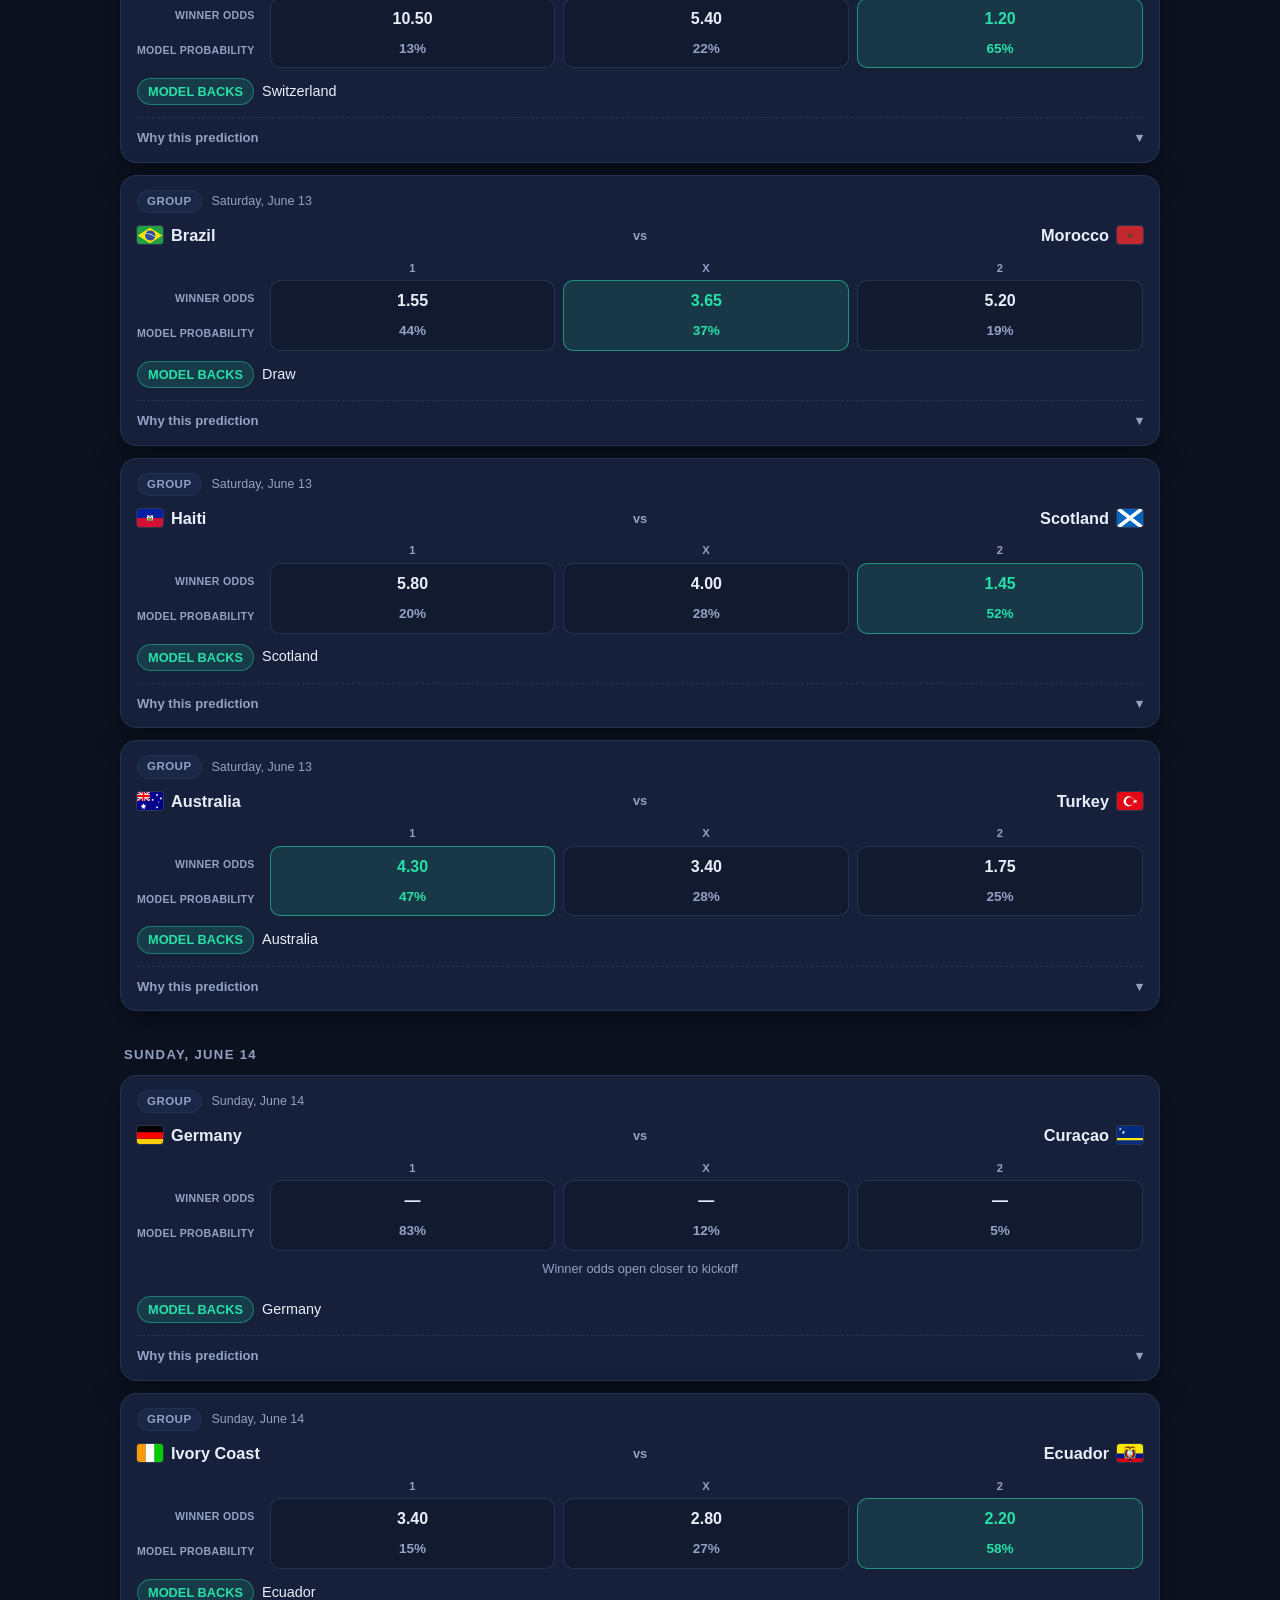
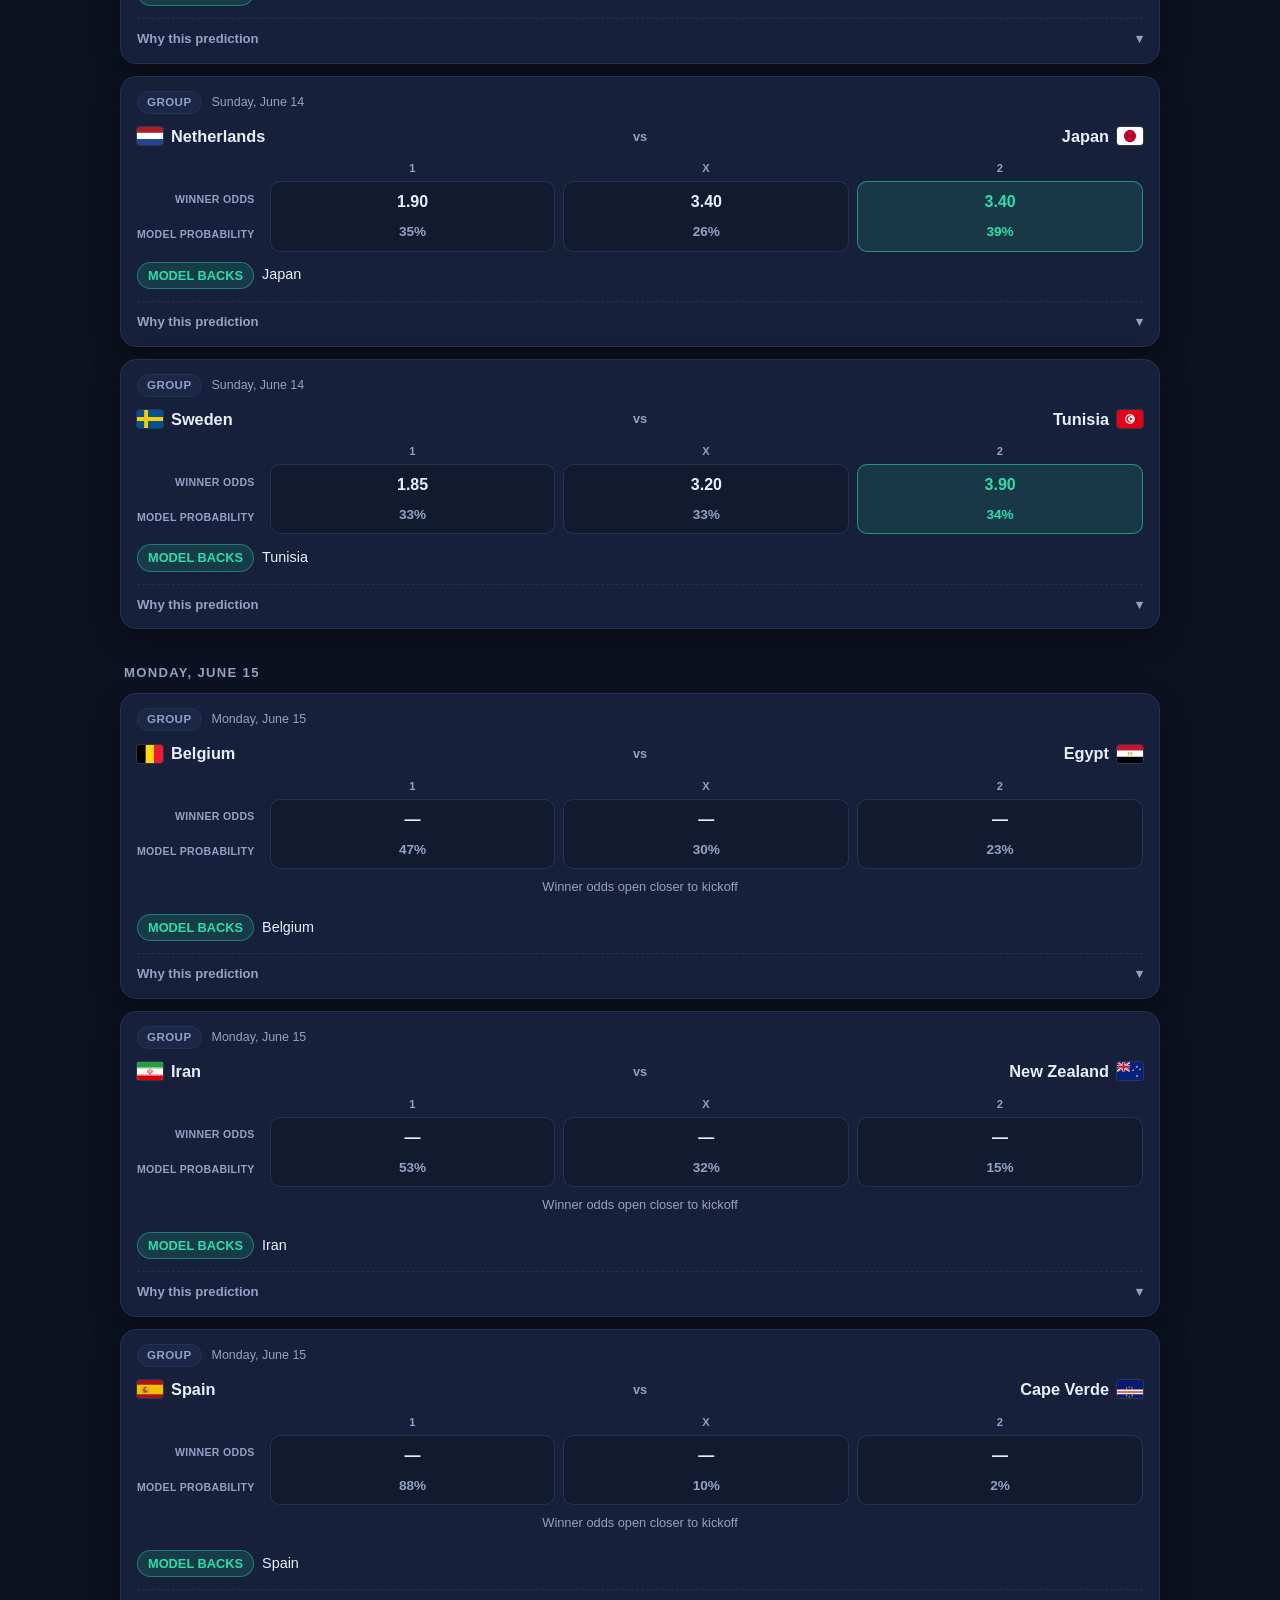
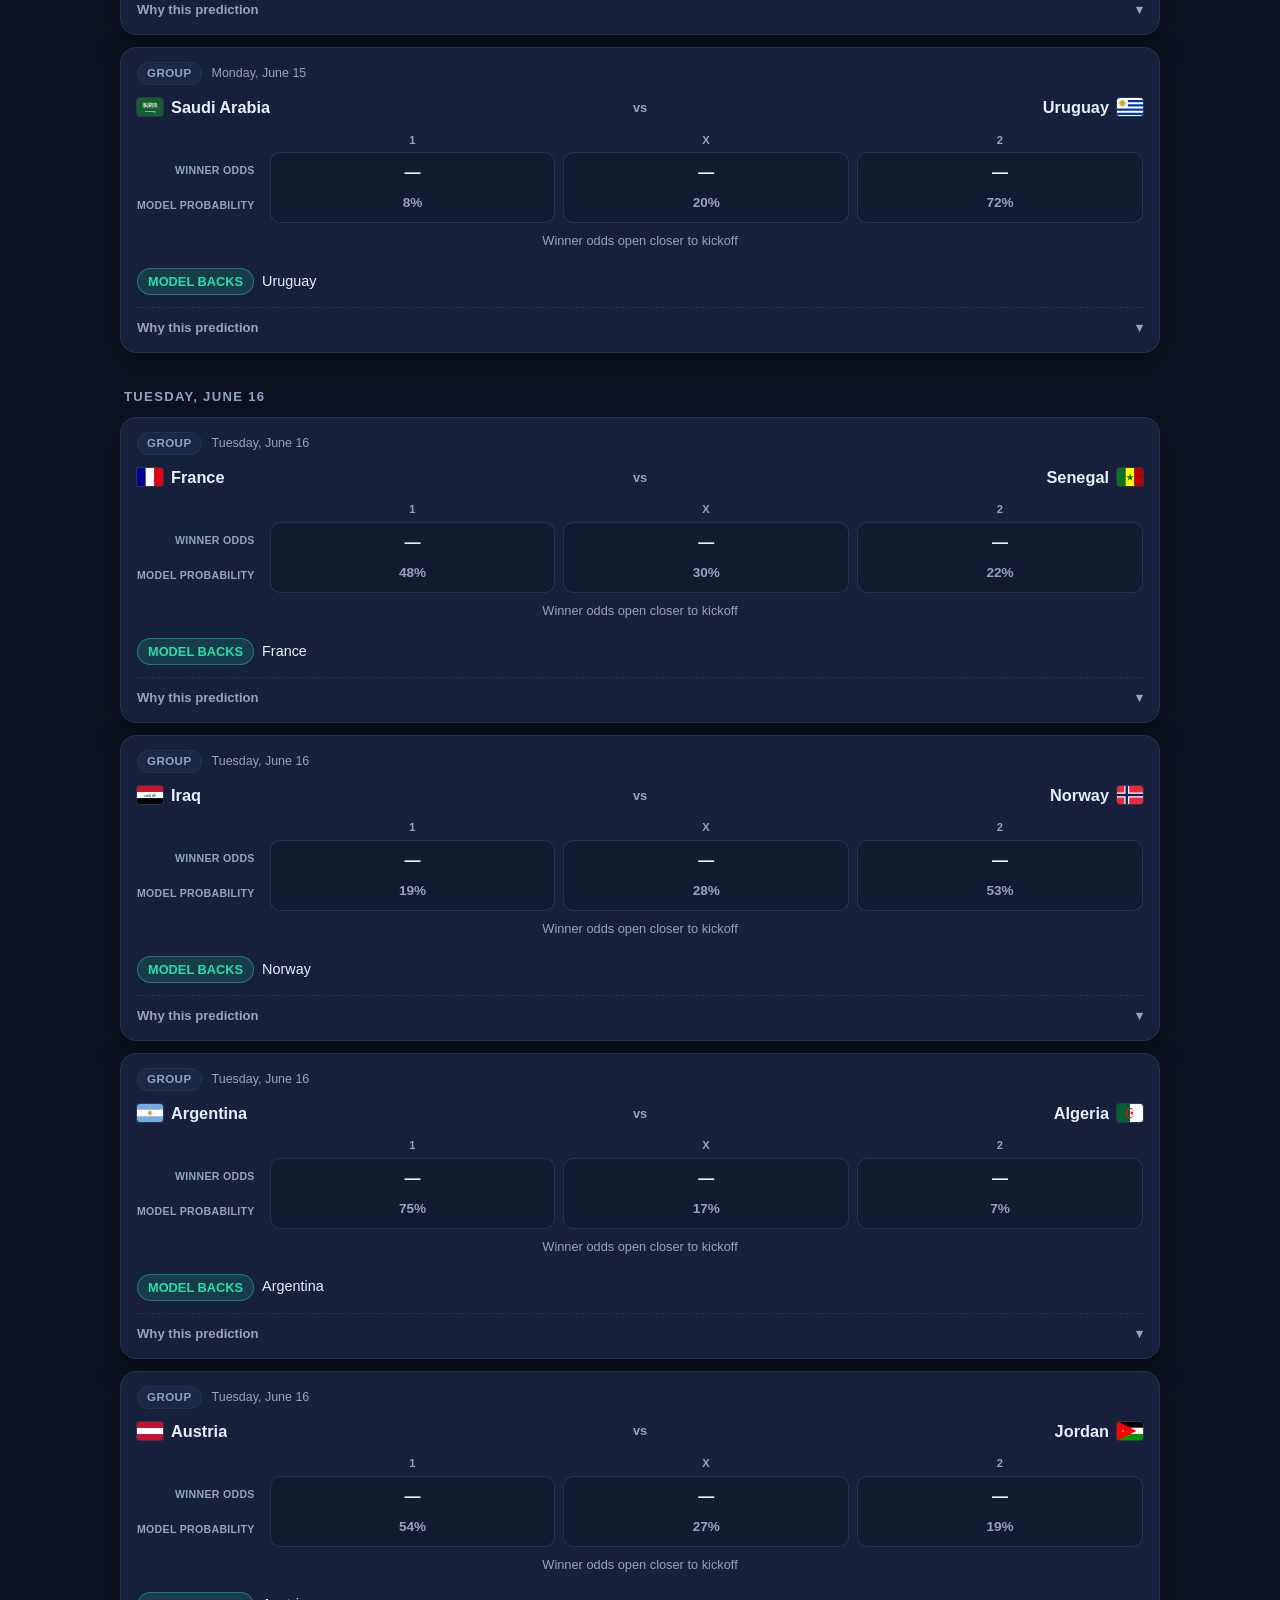
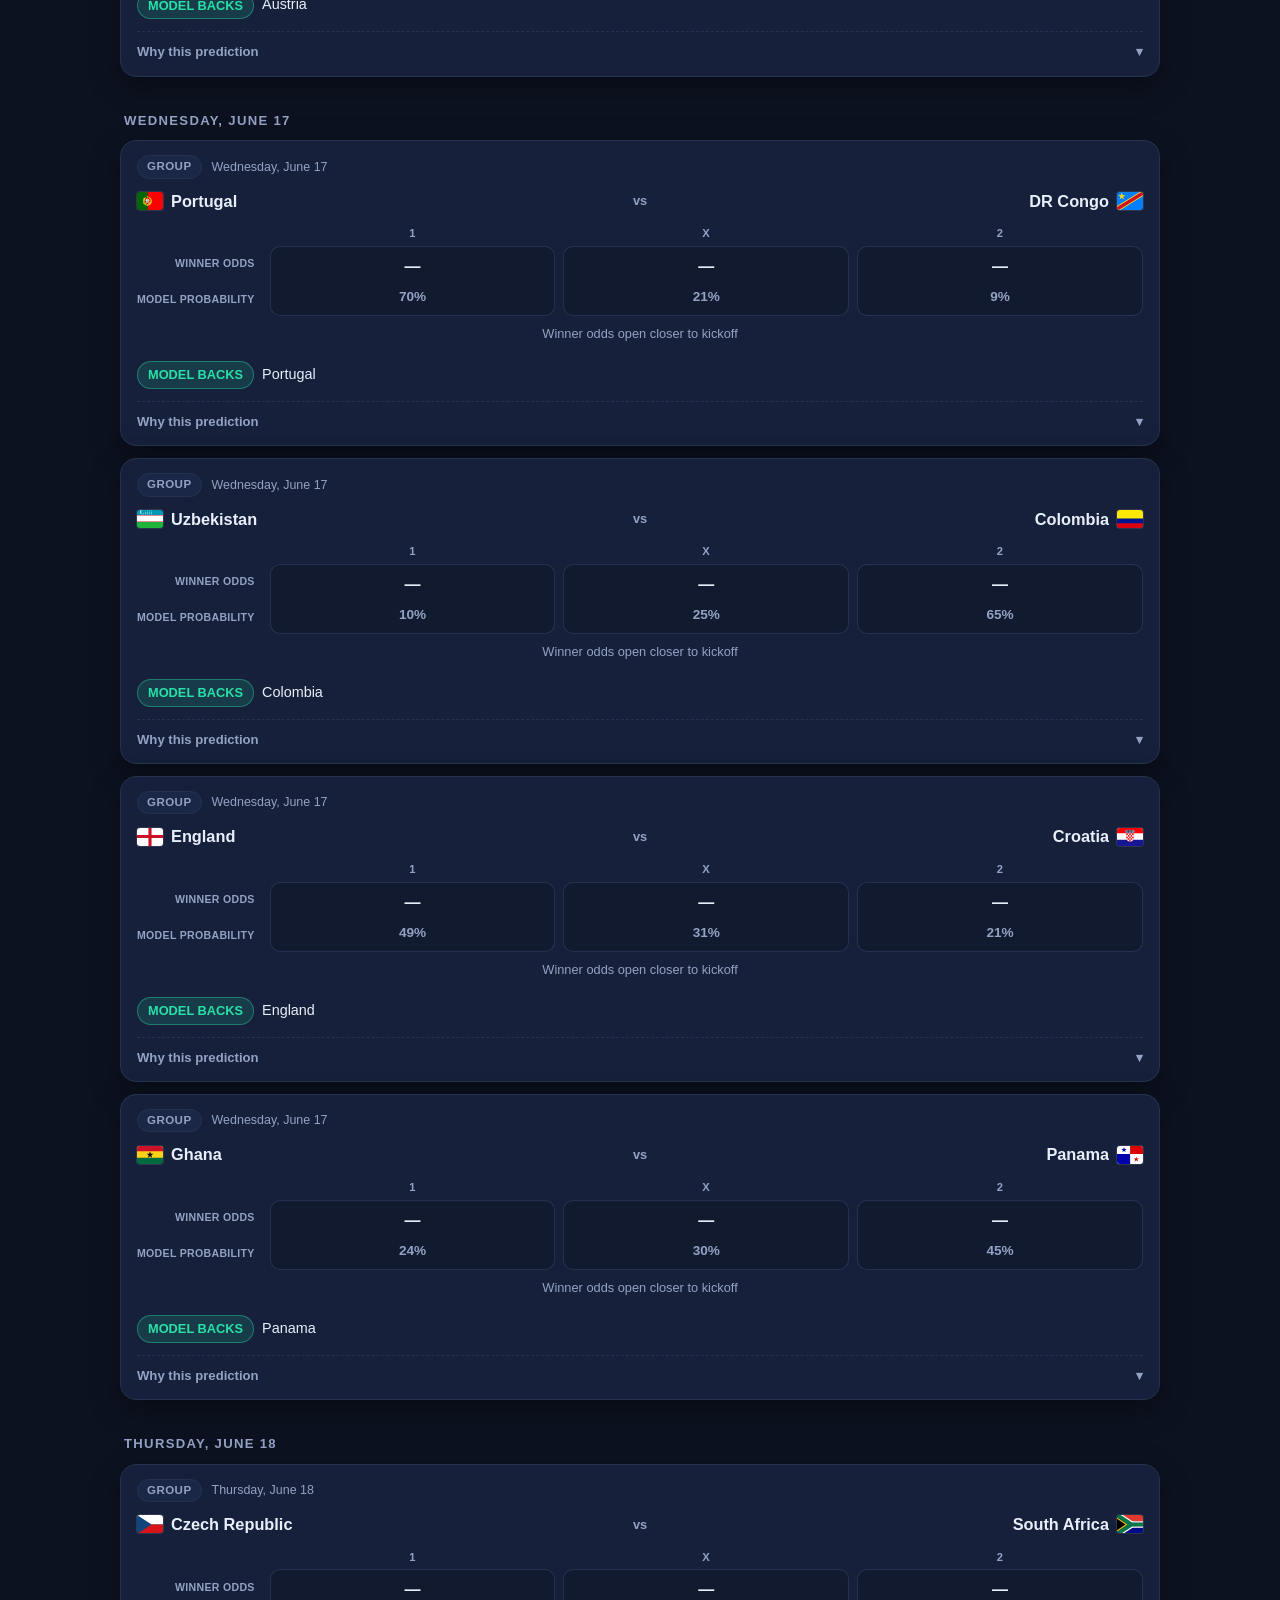
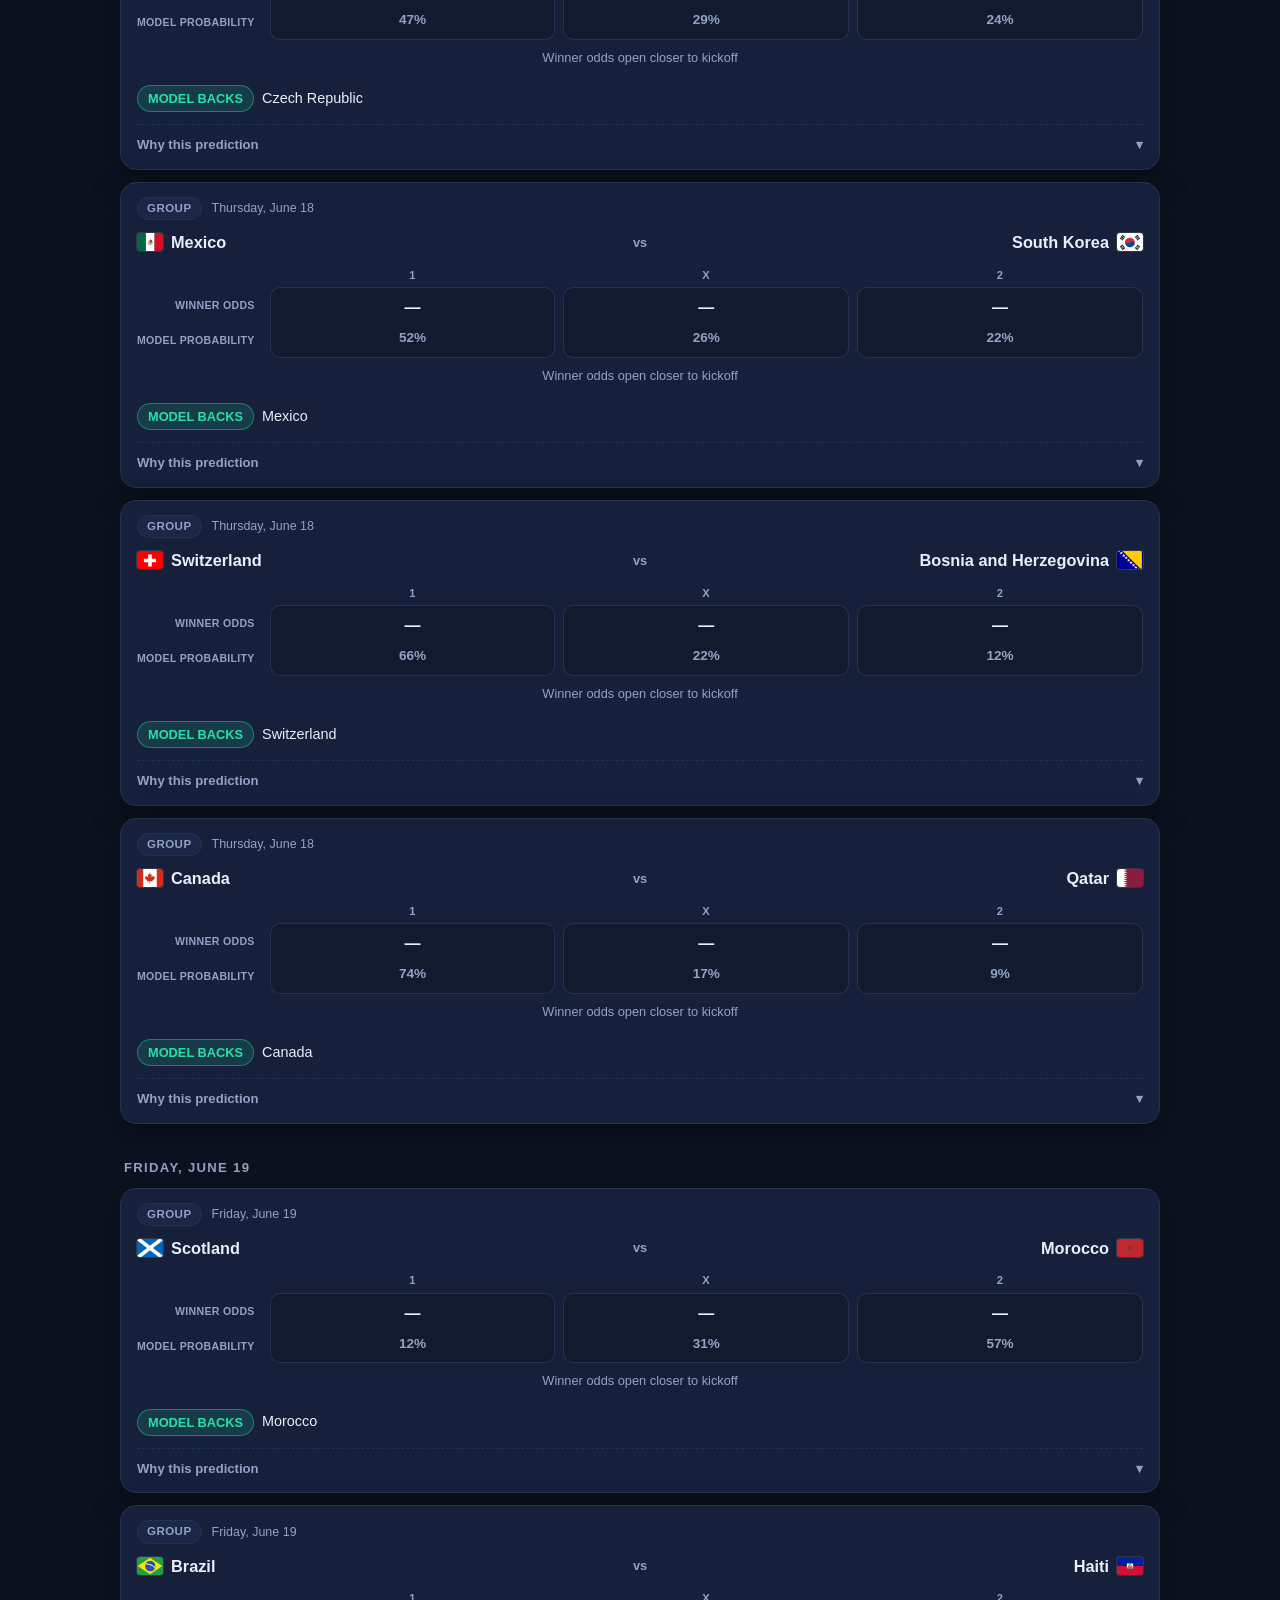
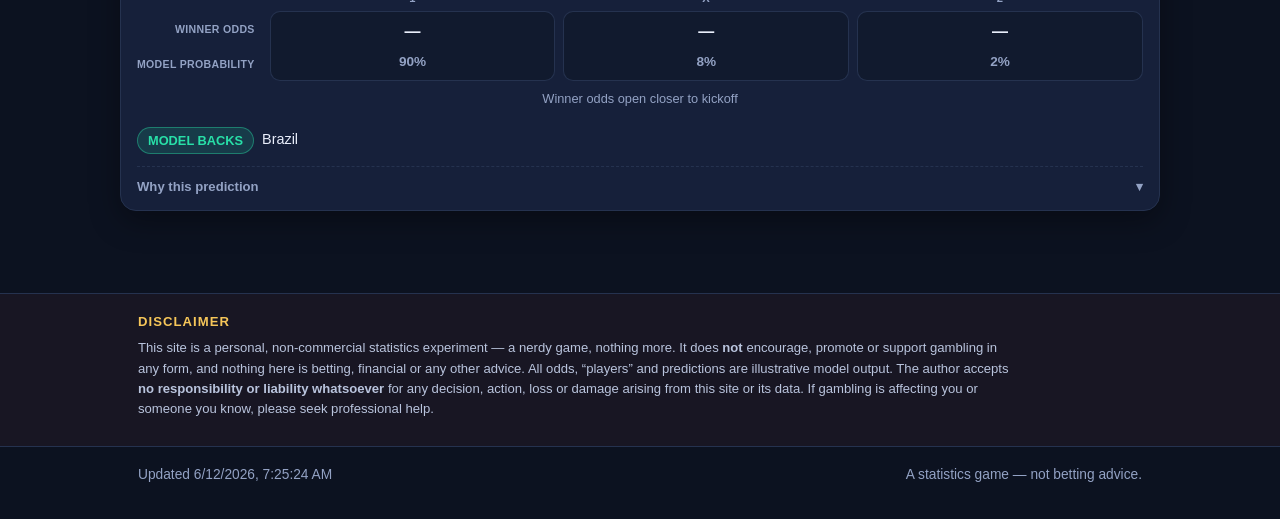
==== commit 87b40aee: "Hourly result scans + per-match prediction breakdown Task 1 — faster results: - results.yml cron 2h " ====
--- a/web/index.html
+++ b/web/index.html
@@ -6,7 +6,7 @@
   <meta name="color-scheme" content="dark" />
   <title>Mondial 2026 — model predictions</title>
   <meta name="description" content="Model predictions and the six-player betting sim for the 2026 World Cup." />
-  <link rel="stylesheet" href="css/style.css?v=7" />
+  <link rel="stylesheet" href="css/style.css?v=8" />
 </head>
 <body>
   <header class="site-header">
@@ -75,7 +75,7 @@
     </div>
   </footer>
 
-  <script src="js/app.js?v=2" defer></script>
+  <script src="js/app.js?v=3" defer></script>
   <!-- Cloudflare Web Analytics -->
   <script defer src="https://static.cloudflareinsights.com/beacon.min.js" data-cf-beacon='{"token": "dea00fdb841c4f21ae95f395df29f1ae"}'></script>
 </body>
--- a/web/css/style.css
+++ b/web/css/style.css
@@ -260,3 +260,67 @@
   .step { grid-template-columns: 40px 1fr; gap: 12px; padding: 14px; }
   .m-rowlabel { font-size: .6rem; padding-right: 5px; }   /* give the 1/X/2 boxes more room */
 }
+
+/* ---- prediction breakdown ("why this prediction") ---------------------- */
+.match.has-why { cursor: pointer; }
+.bd-toggle { display: flex; align-items: center; justify-content: space-between;
+  margin-top: 12px; padding-top: 10px; border-top: 1px dashed var(--line);
+  color: var(--muted); font-size: .82rem; font-weight: 700; }
+.bd-caret { transition: transform .2s ease; }
+.match.open .bd-caret { transform: rotate(180deg); color: var(--accent); }
+.breakdown { display: none; margin-top: 4px; }
+.match.open .breakdown { display: block; }
+.bd-section { margin-top: 16px; }
+.bd-h { font-size: .72rem; text-transform: uppercase; letter-spacing: .05em;
+  color: var(--muted); font-weight: 800; margin-bottom: 8px; }
+.bd-note { color: var(--muted); font-size: .72rem; margin: 4px 0 8px; }
+
+.bd-goals { display: flex; align-items: center; justify-content: center; gap: 22px; }
+.bd-goal { text-align: center; }
+.bd-goal-lam { font-size: 1.7rem; font-weight: 800; font-variant-numeric: tabular-nums; color: var(--accent); }
+.bd-goal-team { font-size: .76rem; color: var(--muted); }
+.bd-goal-x { color: var(--muted); font-size: 1.2rem; }
+.bd-chips { display: flex; flex-wrap: wrap; align-items: center; justify-content: center; gap: 6px; margin-top: 12px; }
+.bd-chips-lab { font-size: .72rem; color: var(--muted); margin-right: 2px; }
+.bd-chip { display: inline-flex; gap: 6px; background: var(--bg-2); border: 1px solid var(--line);
+  border-radius: 999px; padding: 3px 10px; font-size: .76rem; }
+.bd-chip-s { font-weight: 700; font-variant-numeric: tabular-nums; }
+.bd-chip-p { color: var(--muted); }
+
+.bd-row { display: grid; grid-template-columns: 96px 1fr 58px; align-items: center; gap: 8px; margin: 6px 0; font-size: .78rem; }
+.bd-label { color: var(--muted); white-space: nowrap; overflow: hidden; text-overflow: ellipsis; }
+.bd-val { text-align: right; font-variant-numeric: tabular-nums; }
+.bd-bar { position: relative; height: 8px; background: var(--bg-2); border-radius: 999px; }
+.bd-bar::before { content: ""; position: absolute; left: 50%; top: -2px; bottom: -2px; width: 1px; background: var(--line); }
+.bd-fill { position: absolute; top: 0; bottom: 0; border-radius: 999px; min-width: 2px; }
+.bd-fill.pos { left: 50%; background: var(--accent); }
+.bd-fill.neg { right: 50%; background: var(--accent-blue); }
+
+.bd-kv { display: grid; grid-template-columns: auto 1fr; gap: 4px 14px; font-size: .78rem; }
+.bd-k { color: var(--muted); white-space: nowrap; }
+.bd-v { font-variant-numeric: tabular-nums; }
+
+.bd-intel { display: grid; grid-template-columns: 1fr 1fr; gap: 10px; }
+.bd-intel-side { background: var(--bg-2); border: 1px solid var(--line); border-radius: 12px; padding: 10px; }
+.bd-intel-head { display: flex; align-items: center; justify-content: space-between; gap: 6px; }
+.bd-intel-team { font-weight: 700; font-size: .82rem; }
+.bd-badge { font-size: .62rem; text-transform: uppercase; letter-spacing: .03em; padding: 2px 7px;
+  border-radius: 999px; font-weight: 800; white-space: nowrap; }
+.bd-badge.informed { background: rgba(40,224,168,.14); color: var(--accent); }
+.bd-badge.no_signal { background: rgba(138,151,184,.16); color: var(--muted); }
+.bd-badge.missing { background: rgba(255,107,107,.12); color: var(--danger); }
+.bd-intel-sum { font-size: .76rem; margin: 8px 0; }
+.bd-dims .bd-row { grid-template-columns: 80px 1fr 44px; margin: 4px 0; }
+
+.bd-final { display: flex; gap: 10px; justify-content: center; }
+.bd-final-col { display: flex; flex-direction: column; align-items: center; gap: 1px;
+  background: var(--bg-2); border: 1px solid var(--line); border-radius: 10px; padding: 8px 16px; }
+.bd-final-k { font-size: .7rem; color: var(--muted); font-weight: 700; }
+.bd-final-raw { color: var(--muted); font-size: .78rem; }
+.bd-final-arrow { color: var(--muted); font-size: .68rem; }
+.bd-final-cal { font-weight: 800; font-variant-numeric: tabular-nums; }
+
+@media (max-width: 560px) {
+  .bd-intel { grid-template-columns: 1fr; }
+  .bd-row { grid-template-columns: 84px 1fr 52px; }
+}
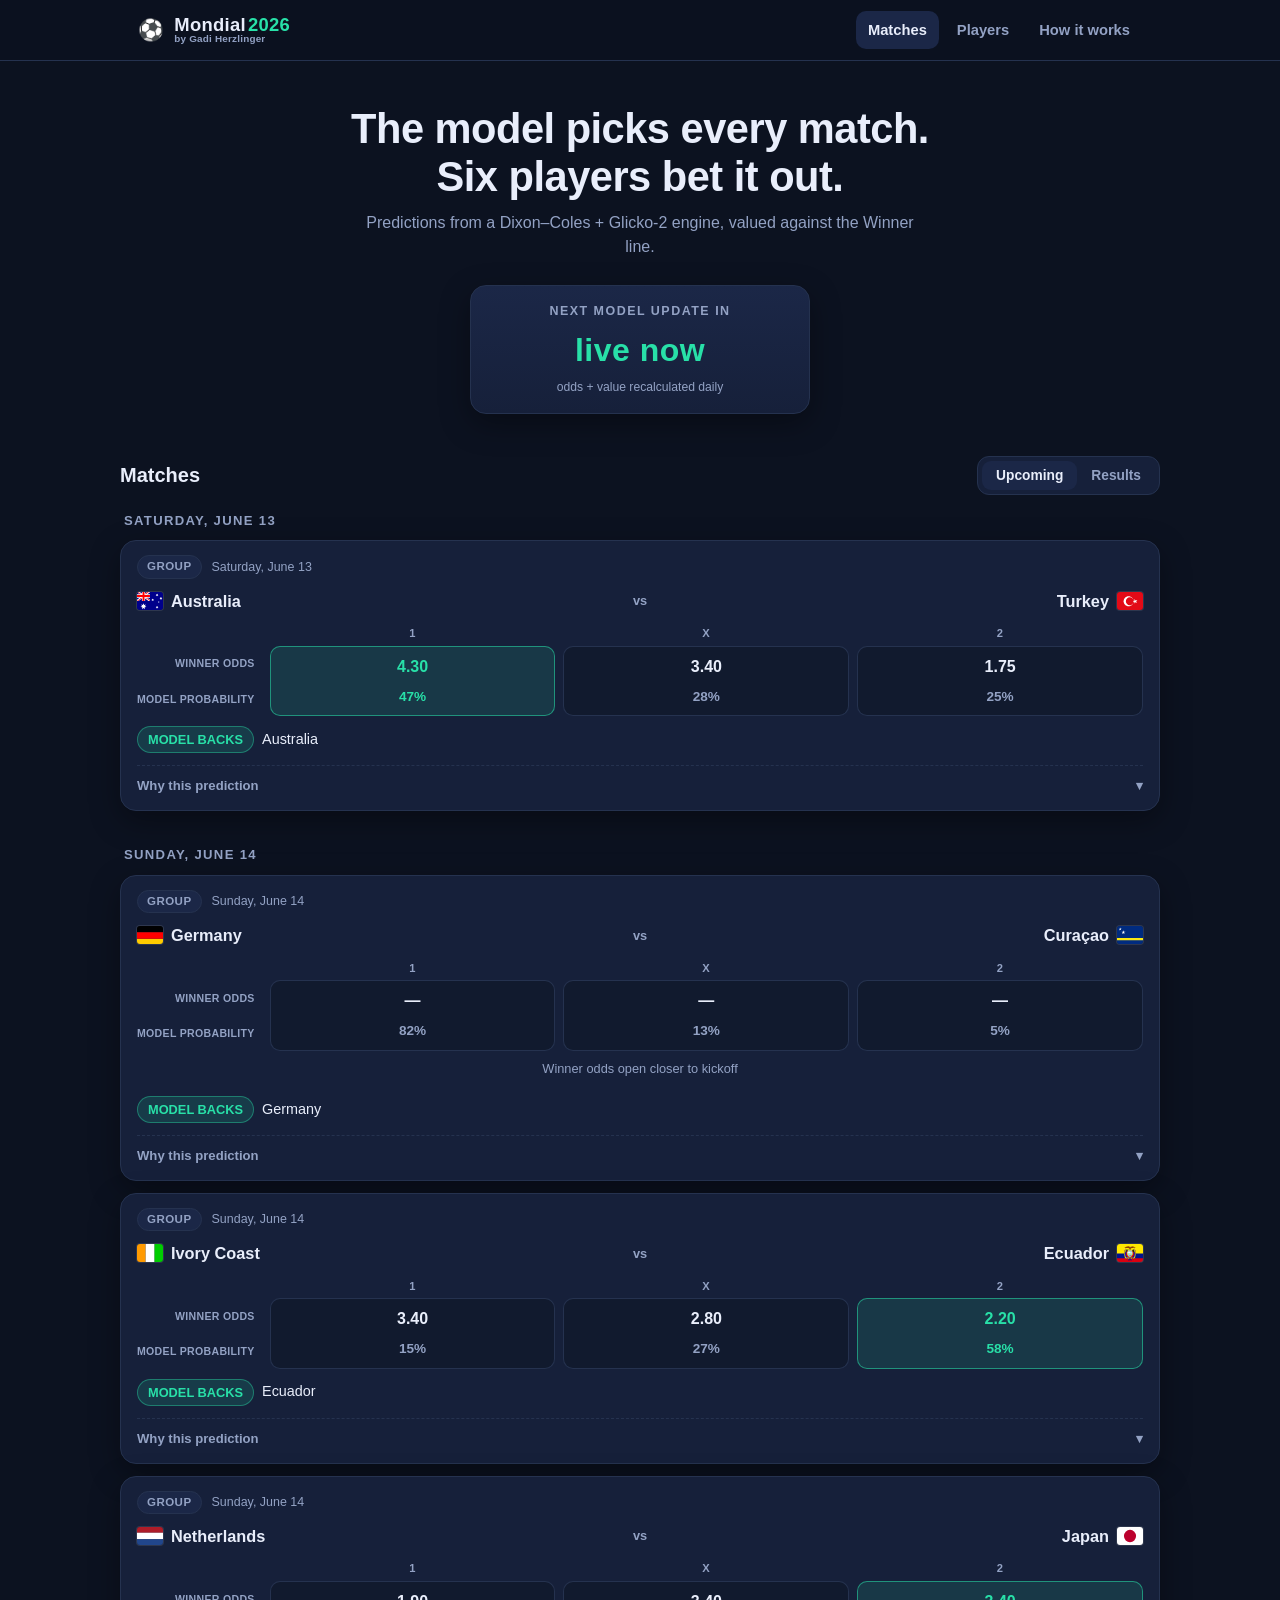
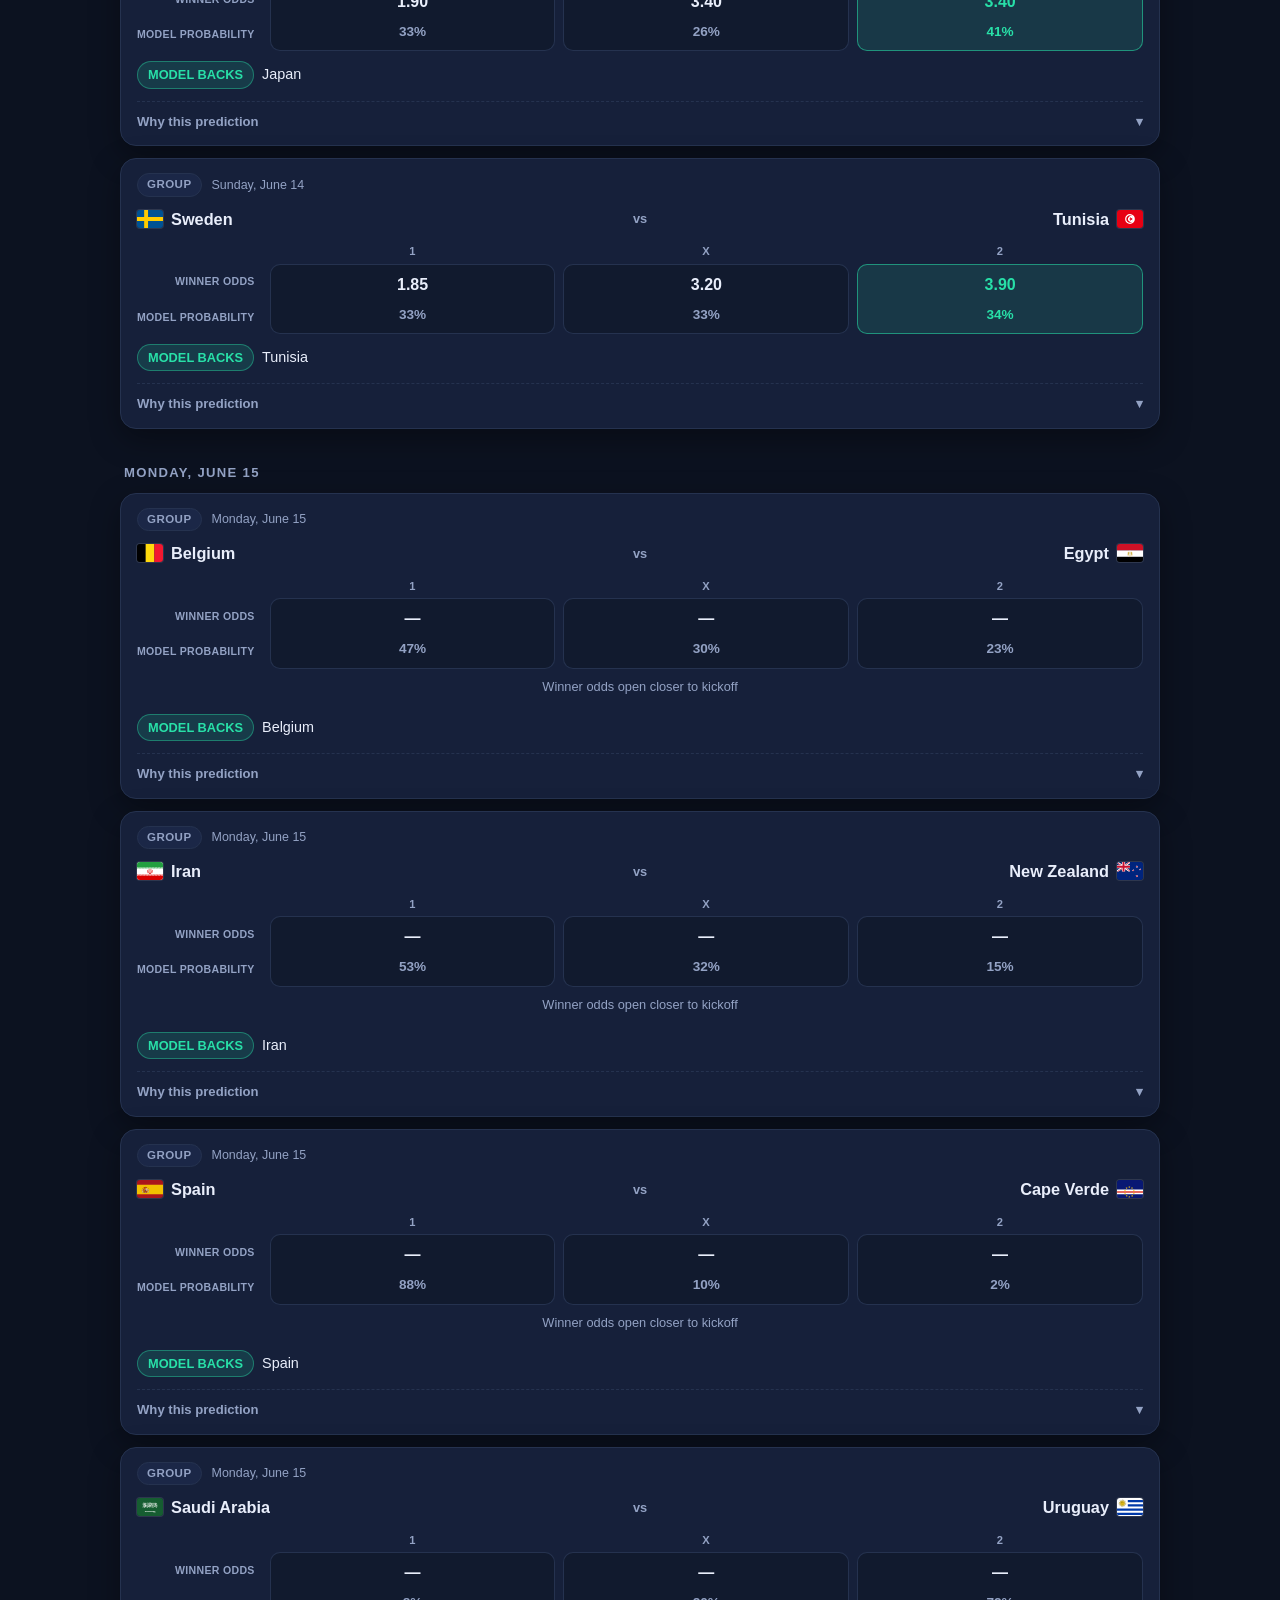
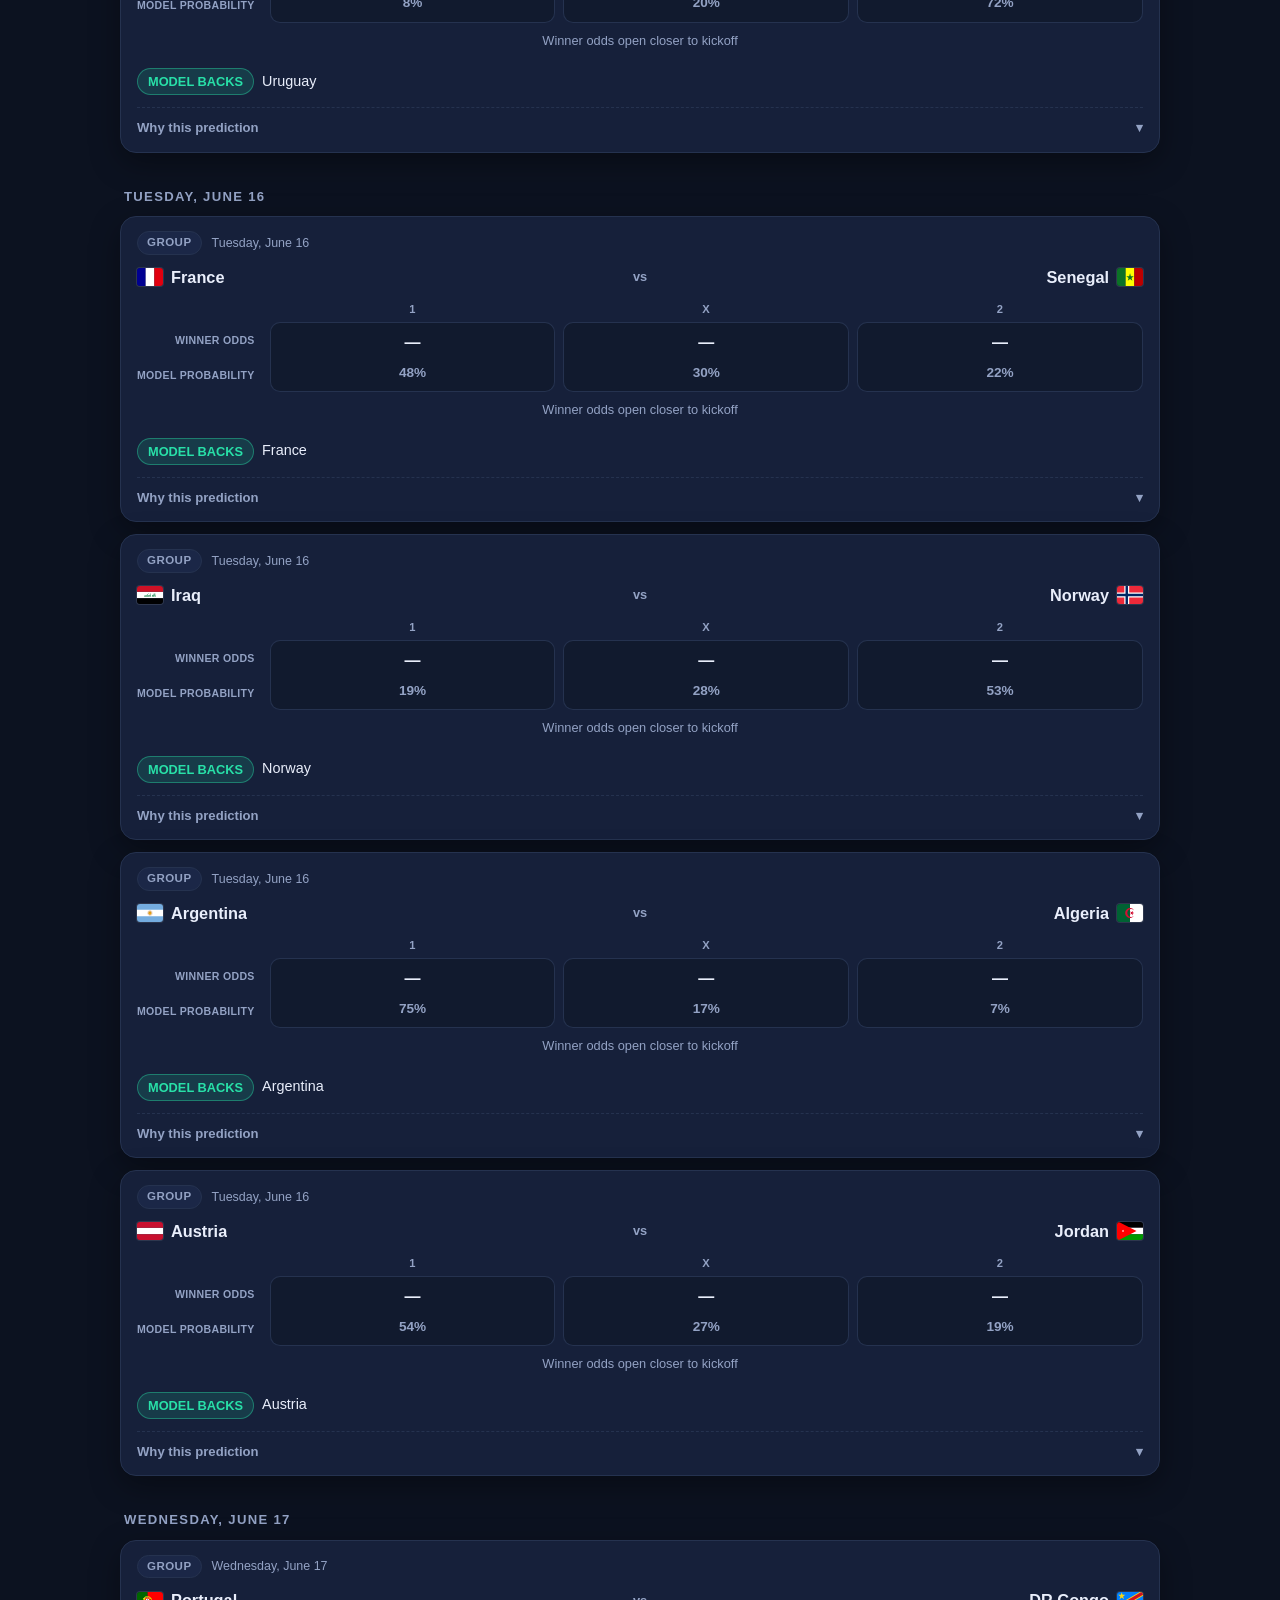
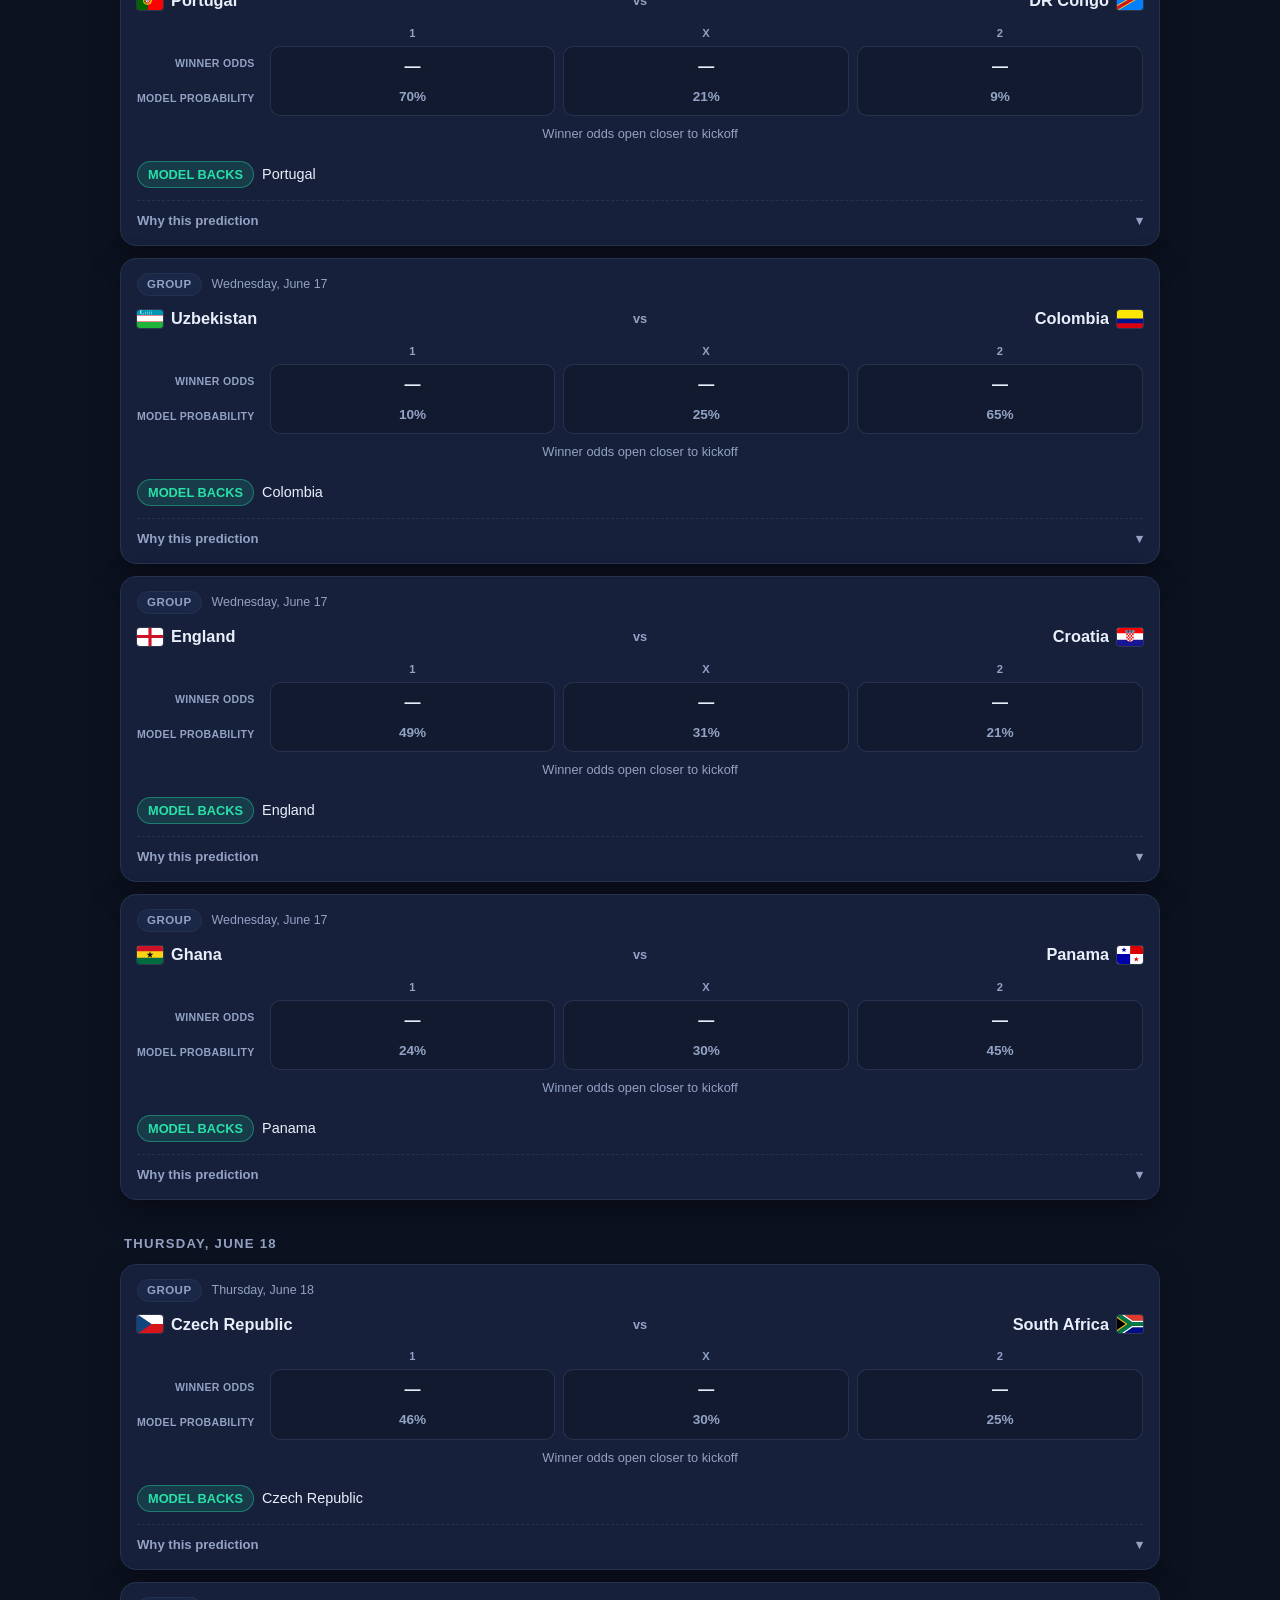
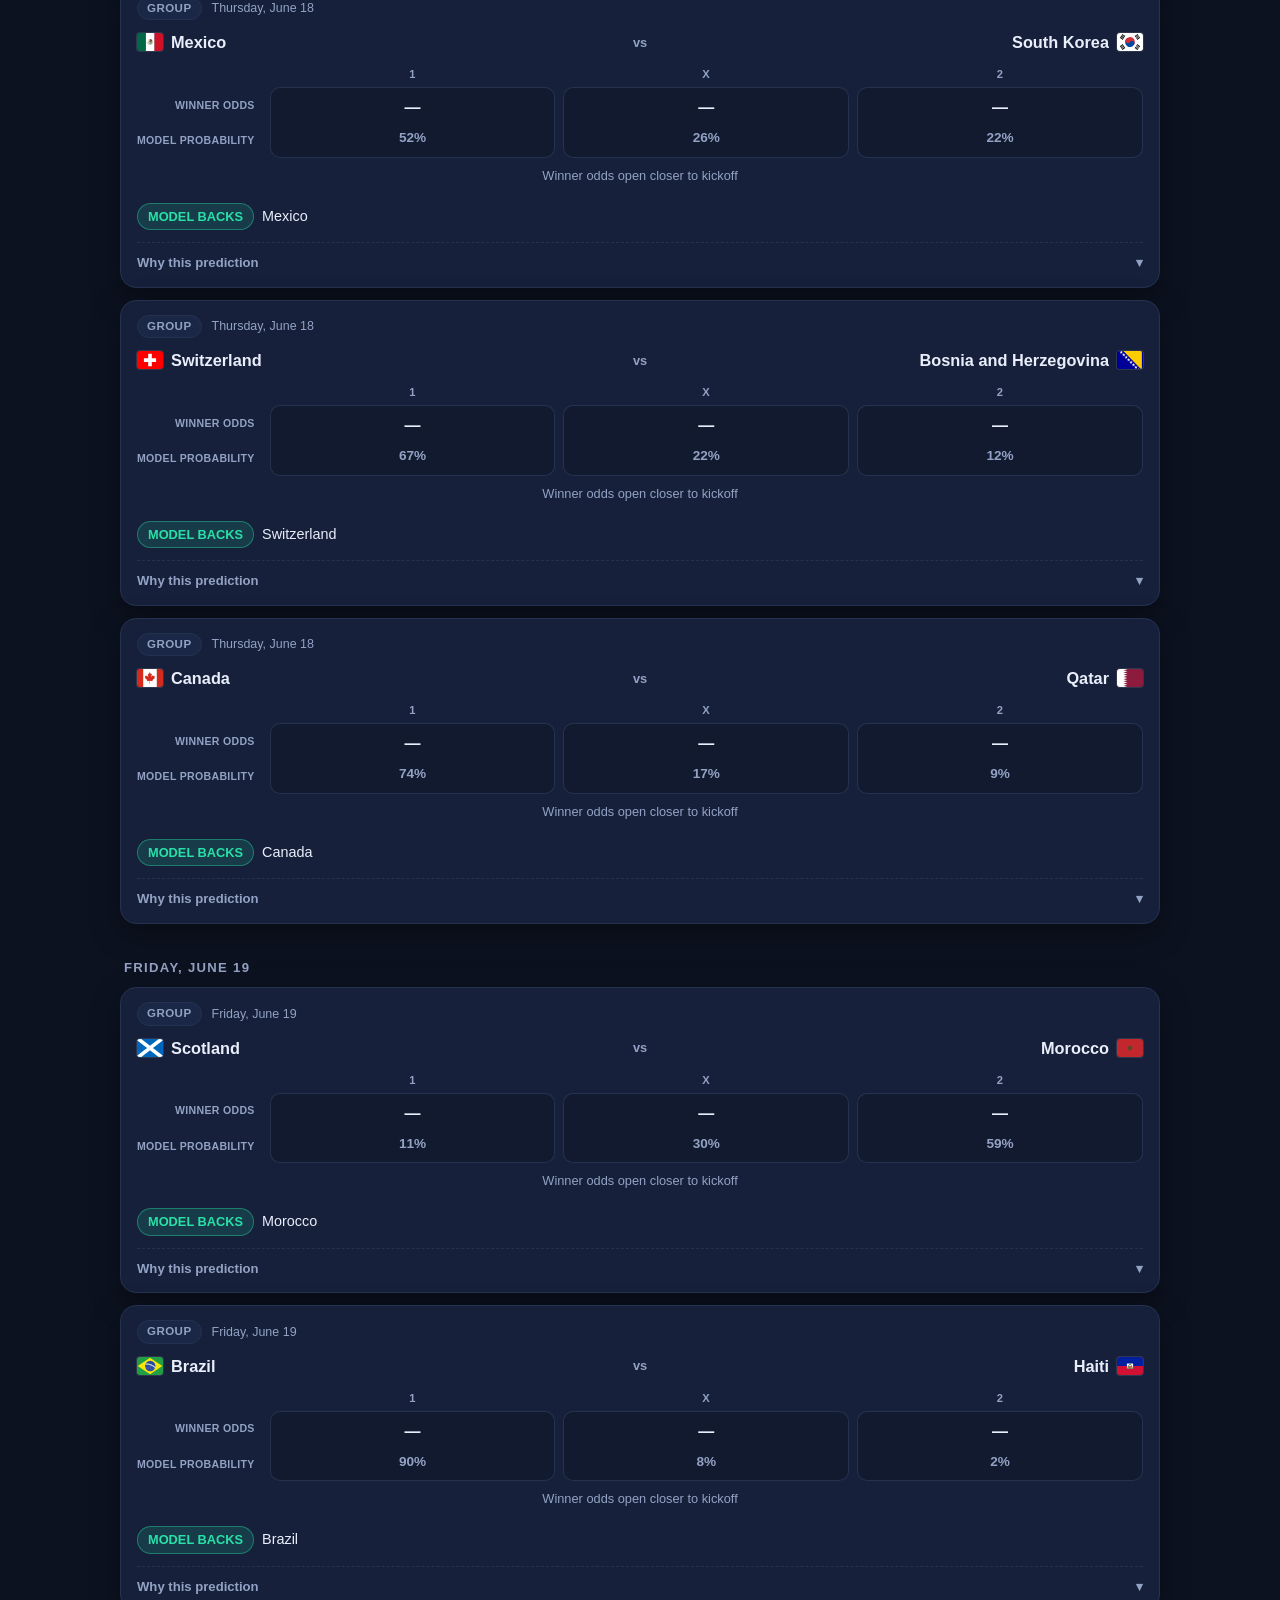
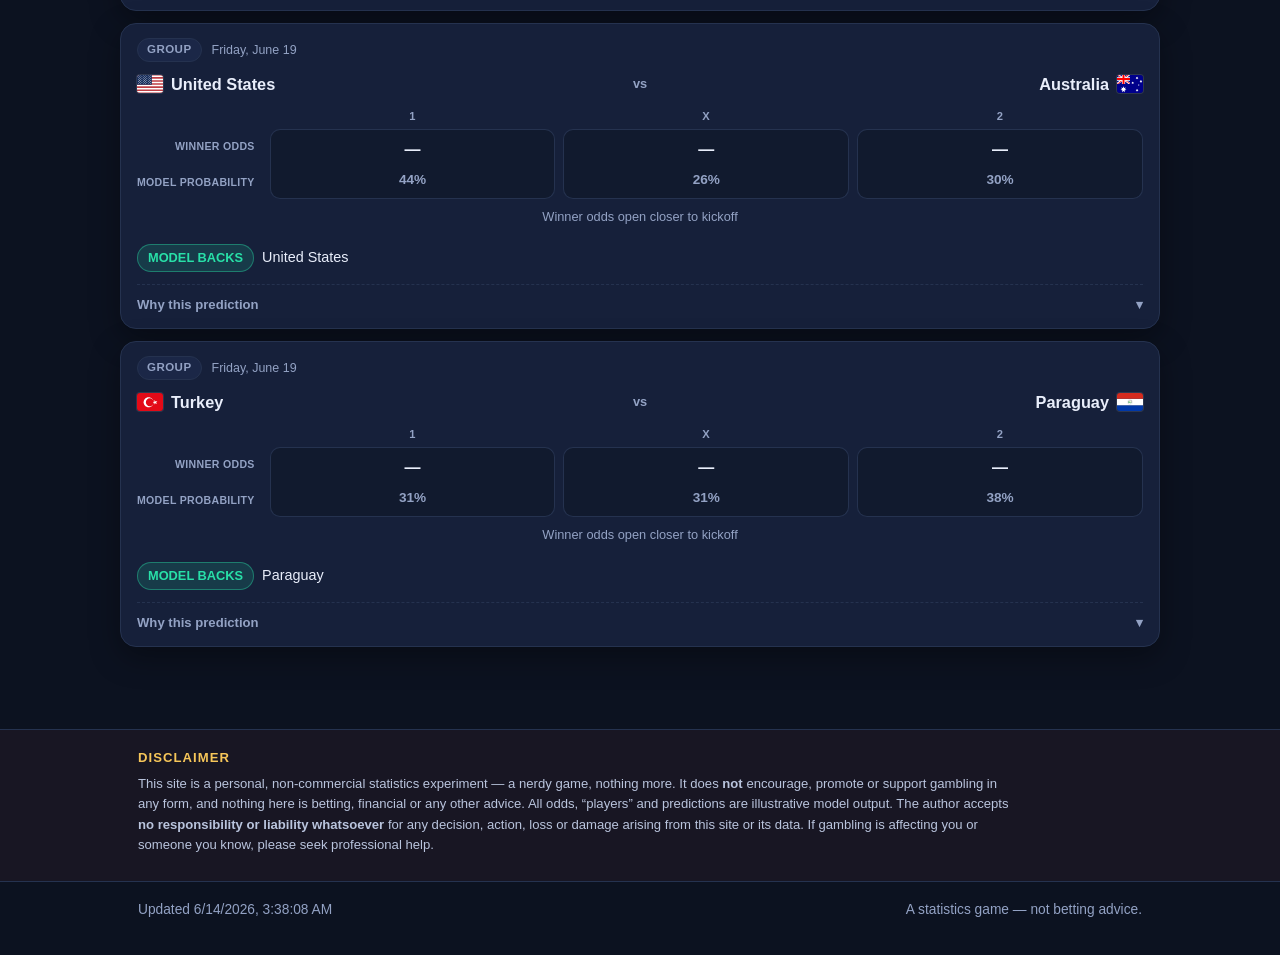
==== commit dc02e797: "Frontend: re-fetch on tab focus/visibility so pages can't show stale data Symptom: finished matches " ====
--- a/web/index.html
+++ b/web/index.html
@@ -75,7 +75,7 @@
     </div>
   </footer>
 
-  <script src="js/app.js?v=3" defer></script>
+  <script src="js/app.js?v=4" defer></script>
   <!-- Cloudflare Web Analytics -->
   <script defer src="https://static.cloudflareinsights.com/beacon.min.js" data-cf-beacon='{"token": "dea00fdb841c4f21ae95f395df29f1ae"}'></script>
 </body>
--- a/web/css/style.css
+++ b/web/css/style.css
@@ -324,3 +324,36 @@
   .bd-intel { grid-template-columns: 1fr; }
   .bd-row { grid-template-columns: 84px 1fr 52px; }
 }
+
+/* ---- player bet history (click a player card to expand) ---------------- */
+.player-card.expandable { cursor: pointer; }
+.pc-toggle { display: flex; align-items: center; justify-content: space-between;
+  margin-top: 12px; padding-top: 10px; border-top: 1px dashed var(--line);
+  color: var(--muted); font-size: .82rem; font-weight: 700; }
+.pc-caret { transition: transform .2s ease; }
+.player-card.open .pc-caret { transform: rotate(180deg); color: var(--accent); }
+.bets-panel { display: none; margin-top: 10px; max-height: 340px; overflow-y: auto; }
+.player-card.open .bets-panel { display: block; }
+.bets-empty { color: var(--muted); font-size: .82rem; padding: 10px 0; }
+
+.bet { display: flex; align-items: center; justify-content: space-between; gap: 10px;
+  padding: 8px 2px; border-bottom: 1px solid var(--line); }
+.bet:last-child { border-bottom: 0; }
+.bet-left { display: flex; align-items: center; gap: 10px; min-width: 0; }
+.bet-date { color: var(--muted); font-size: .72rem; width: 46px; flex: none; }
+.bet-desc { display: flex; flex-direction: column; min-width: 0; }
+.bet-pick { font-weight: 700; font-size: .86rem; }
+.bet-match { color: var(--muted); font-size: .74rem; white-space: nowrap;
+  overflow: hidden; text-overflow: ellipsis; max-width: 30ch; }
+.bet-right { display: flex; align-items: center; gap: 8px; flex: none; }
+.bet-score { color: var(--muted); font-size: .8rem; font-variant-numeric: tabular-nums; }
+.bet-tag { font-size: .62rem; font-weight: 800; letter-spacing: .03em; padding: 2px 7px;
+  border-radius: 999px; }
+.bet-tag.won { background: rgba(40,224,168,.14); color: var(--accent); }
+.bet-tag.lost { background: rgba(255,107,107,.12); color: var(--danger); }
+.bet-tag.pending { background: rgba(138,151,184,.16); color: var(--muted); }
+.bet-money { font-weight: 800; font-variant-numeric: tabular-nums; min-width: 56px;
+  text-align: right; }
+.bet-money.pos { color: var(--accent); }
+.bet-money.neg { color: var(--danger); }
+.bet-stake { color: var(--muted); font-size: .76rem; font-variant-numeric: tabular-nums; }
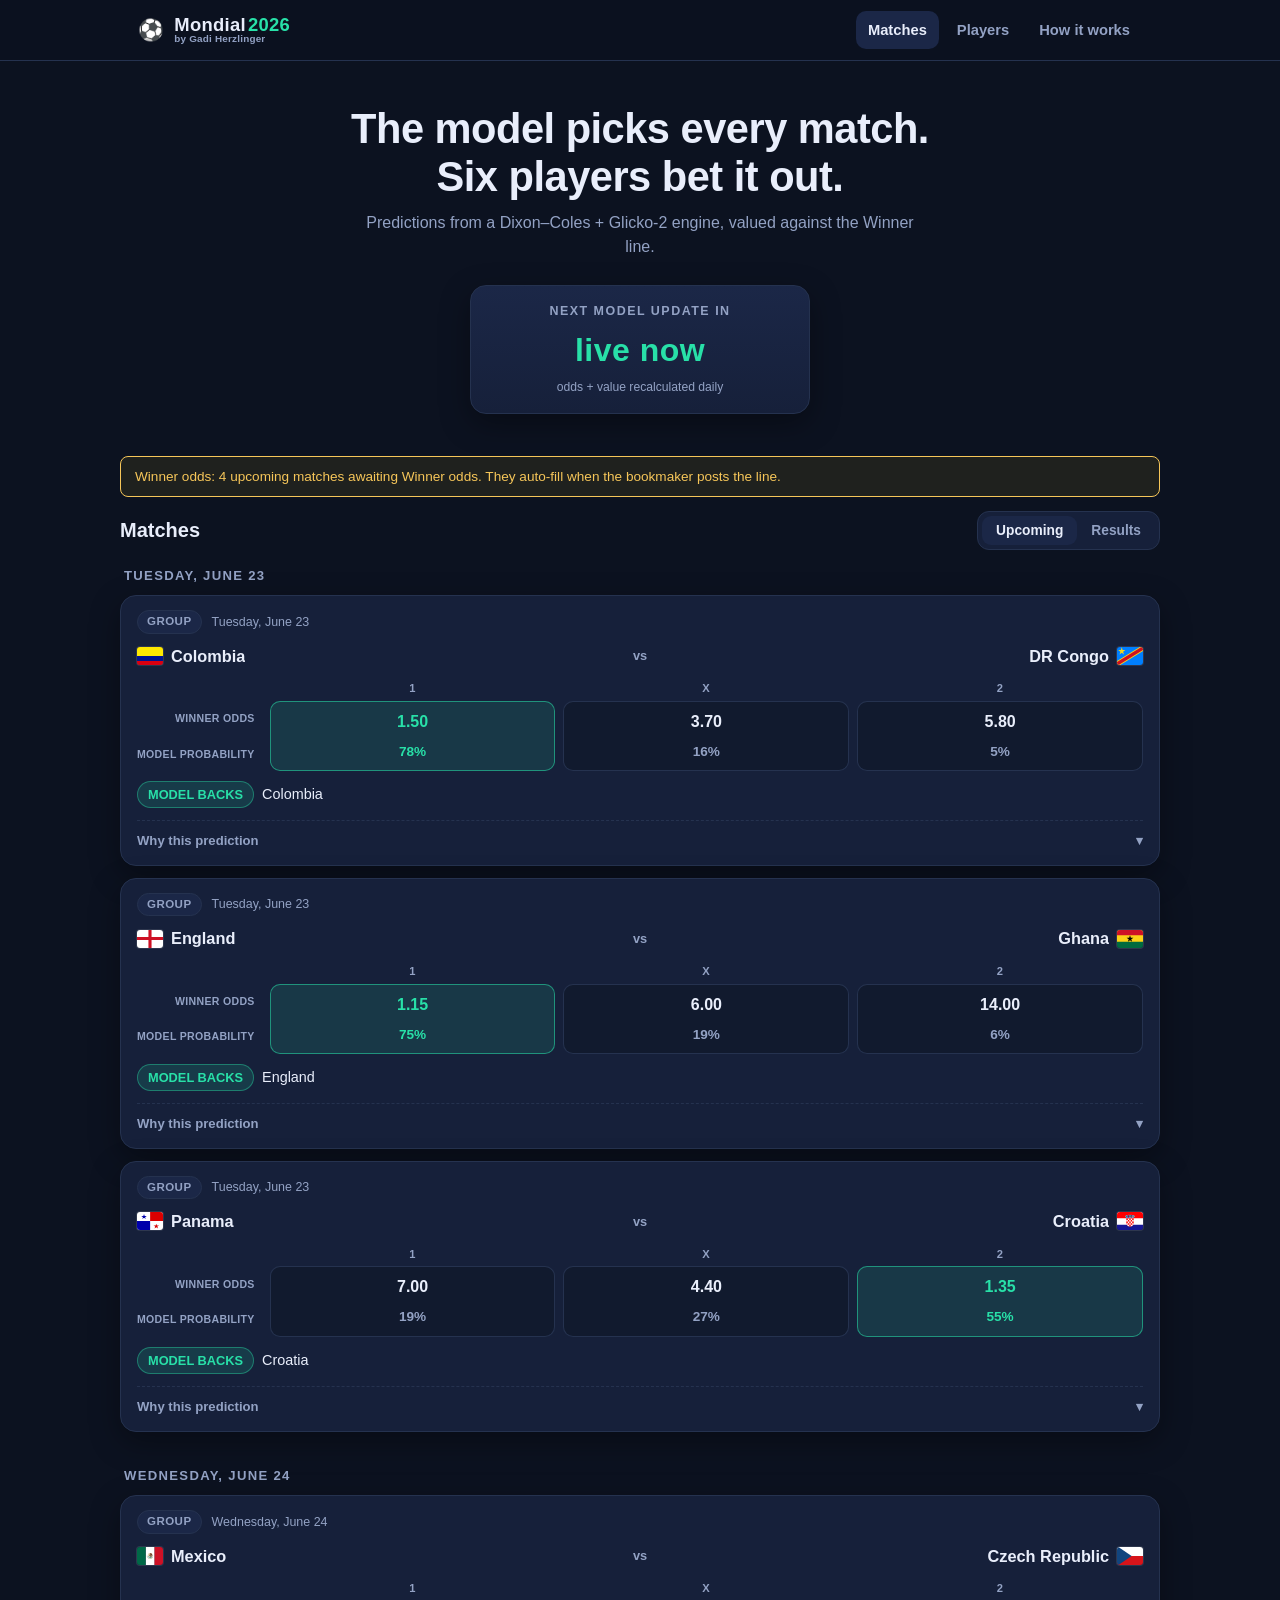
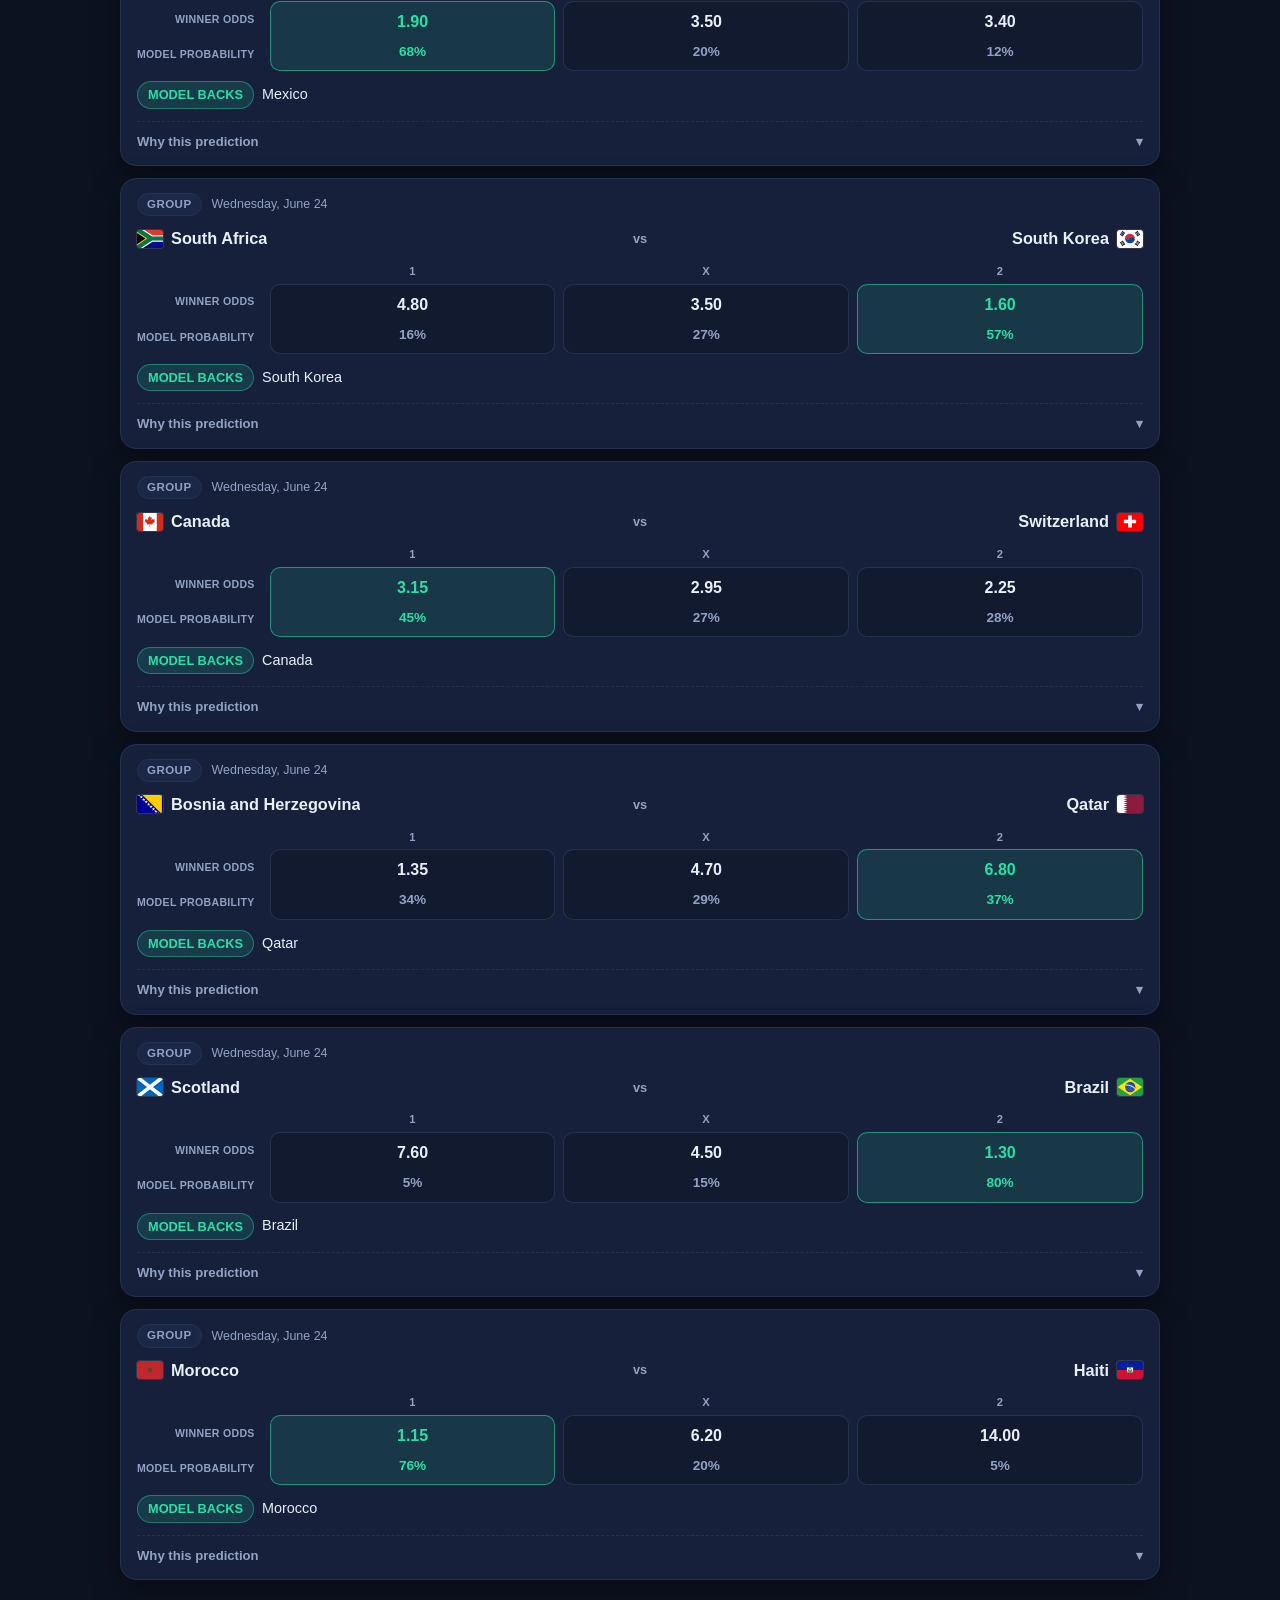
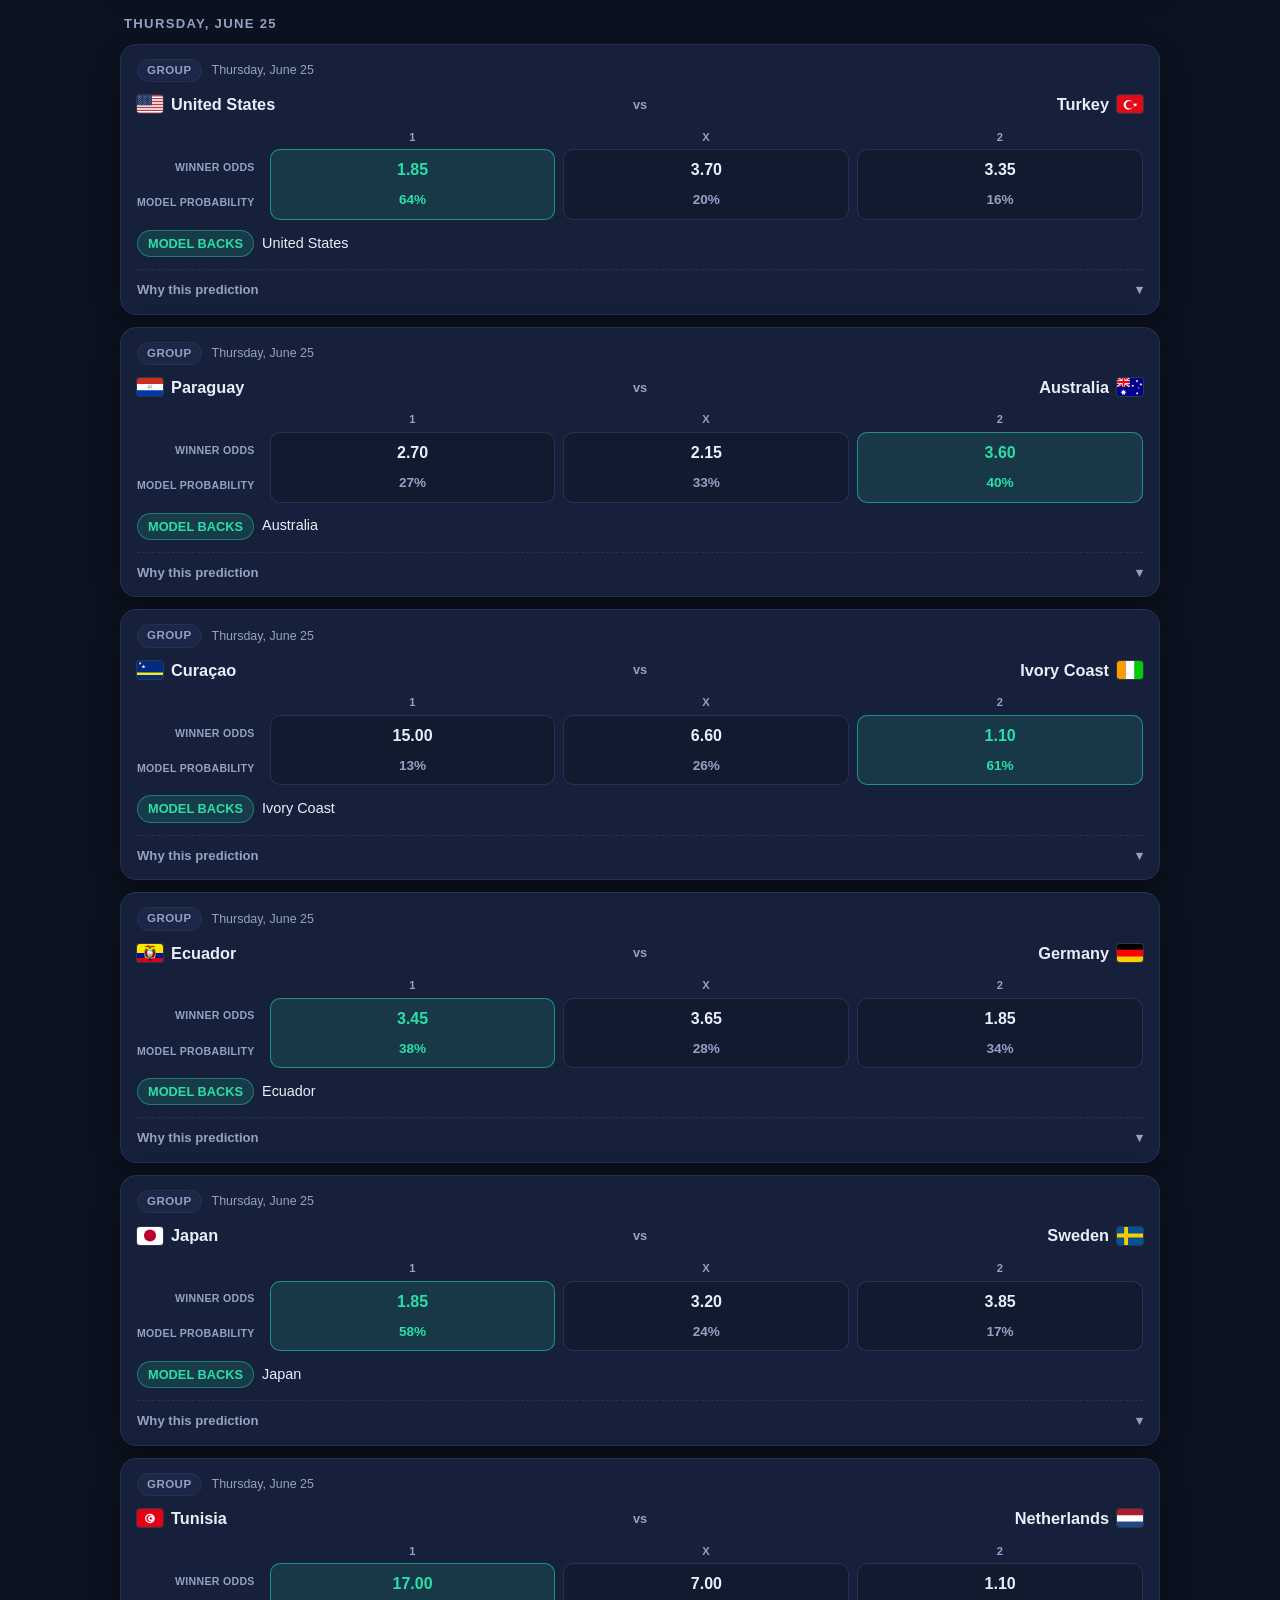
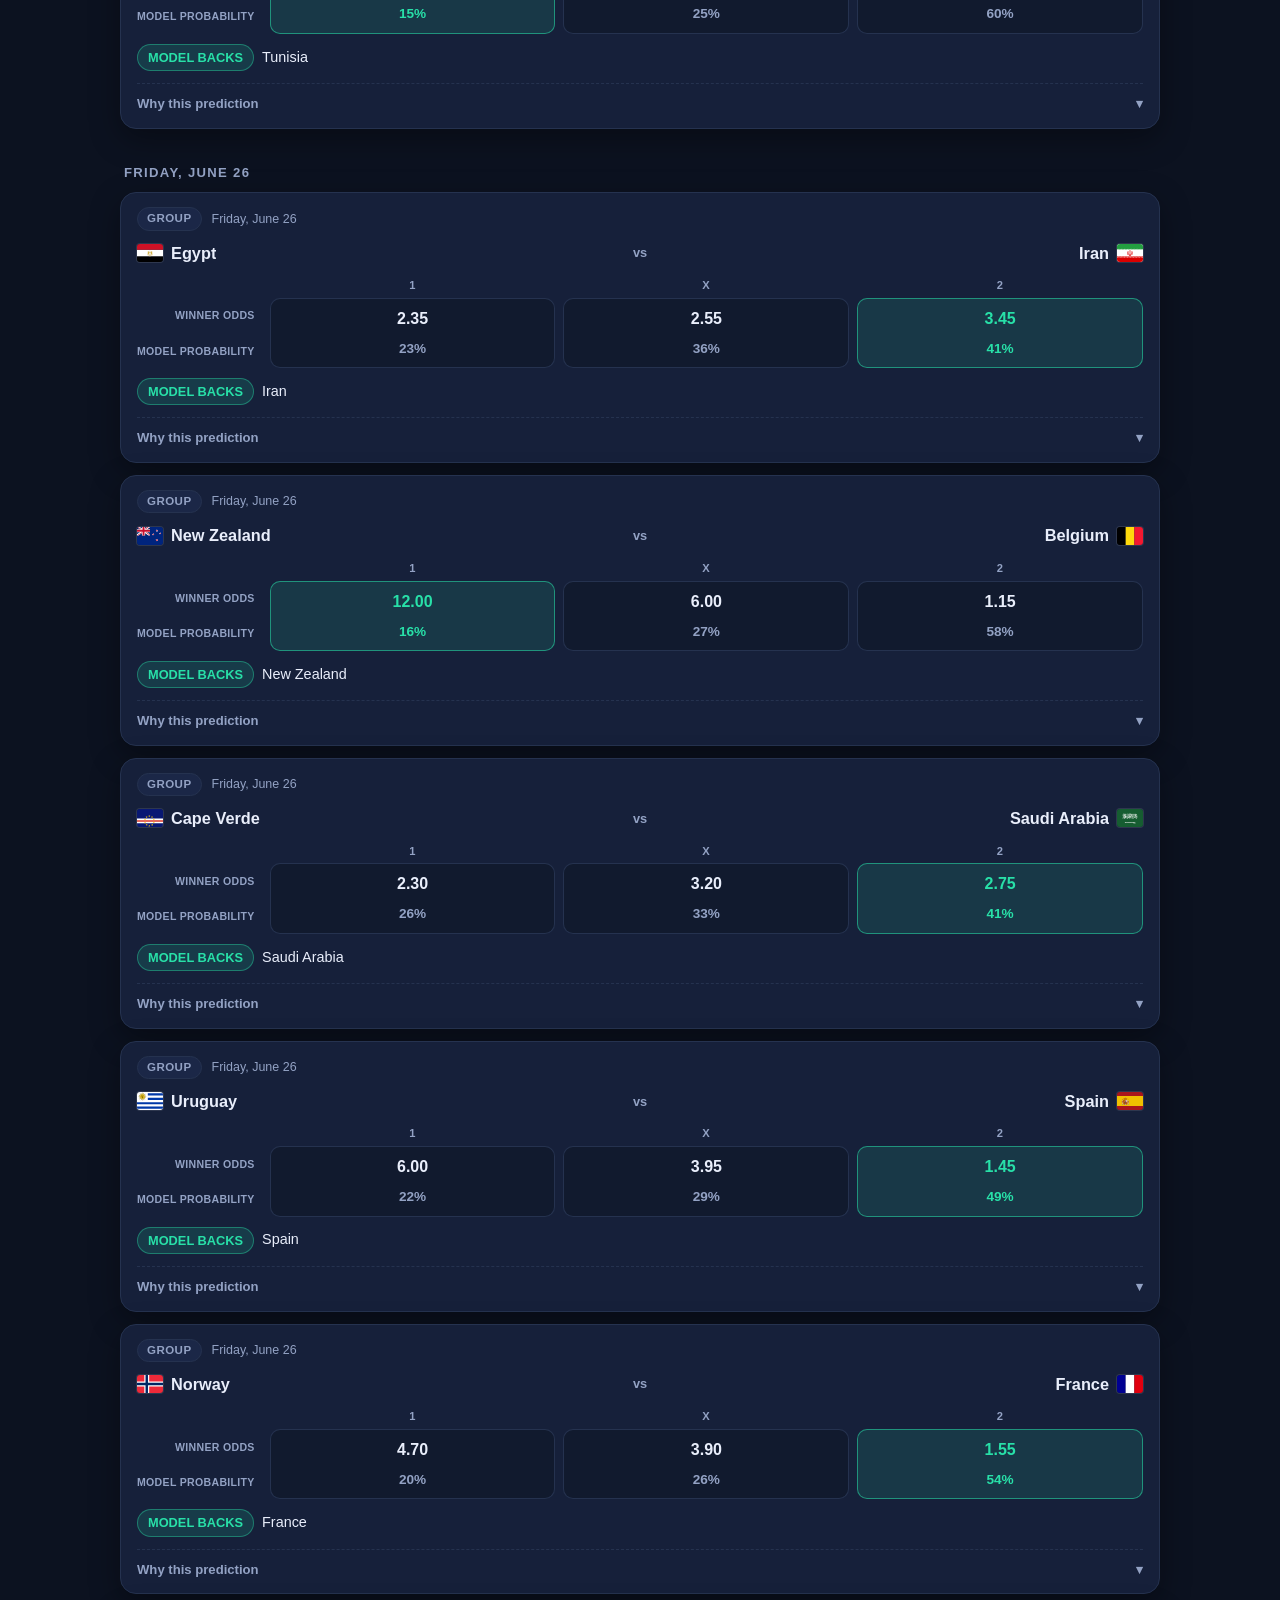
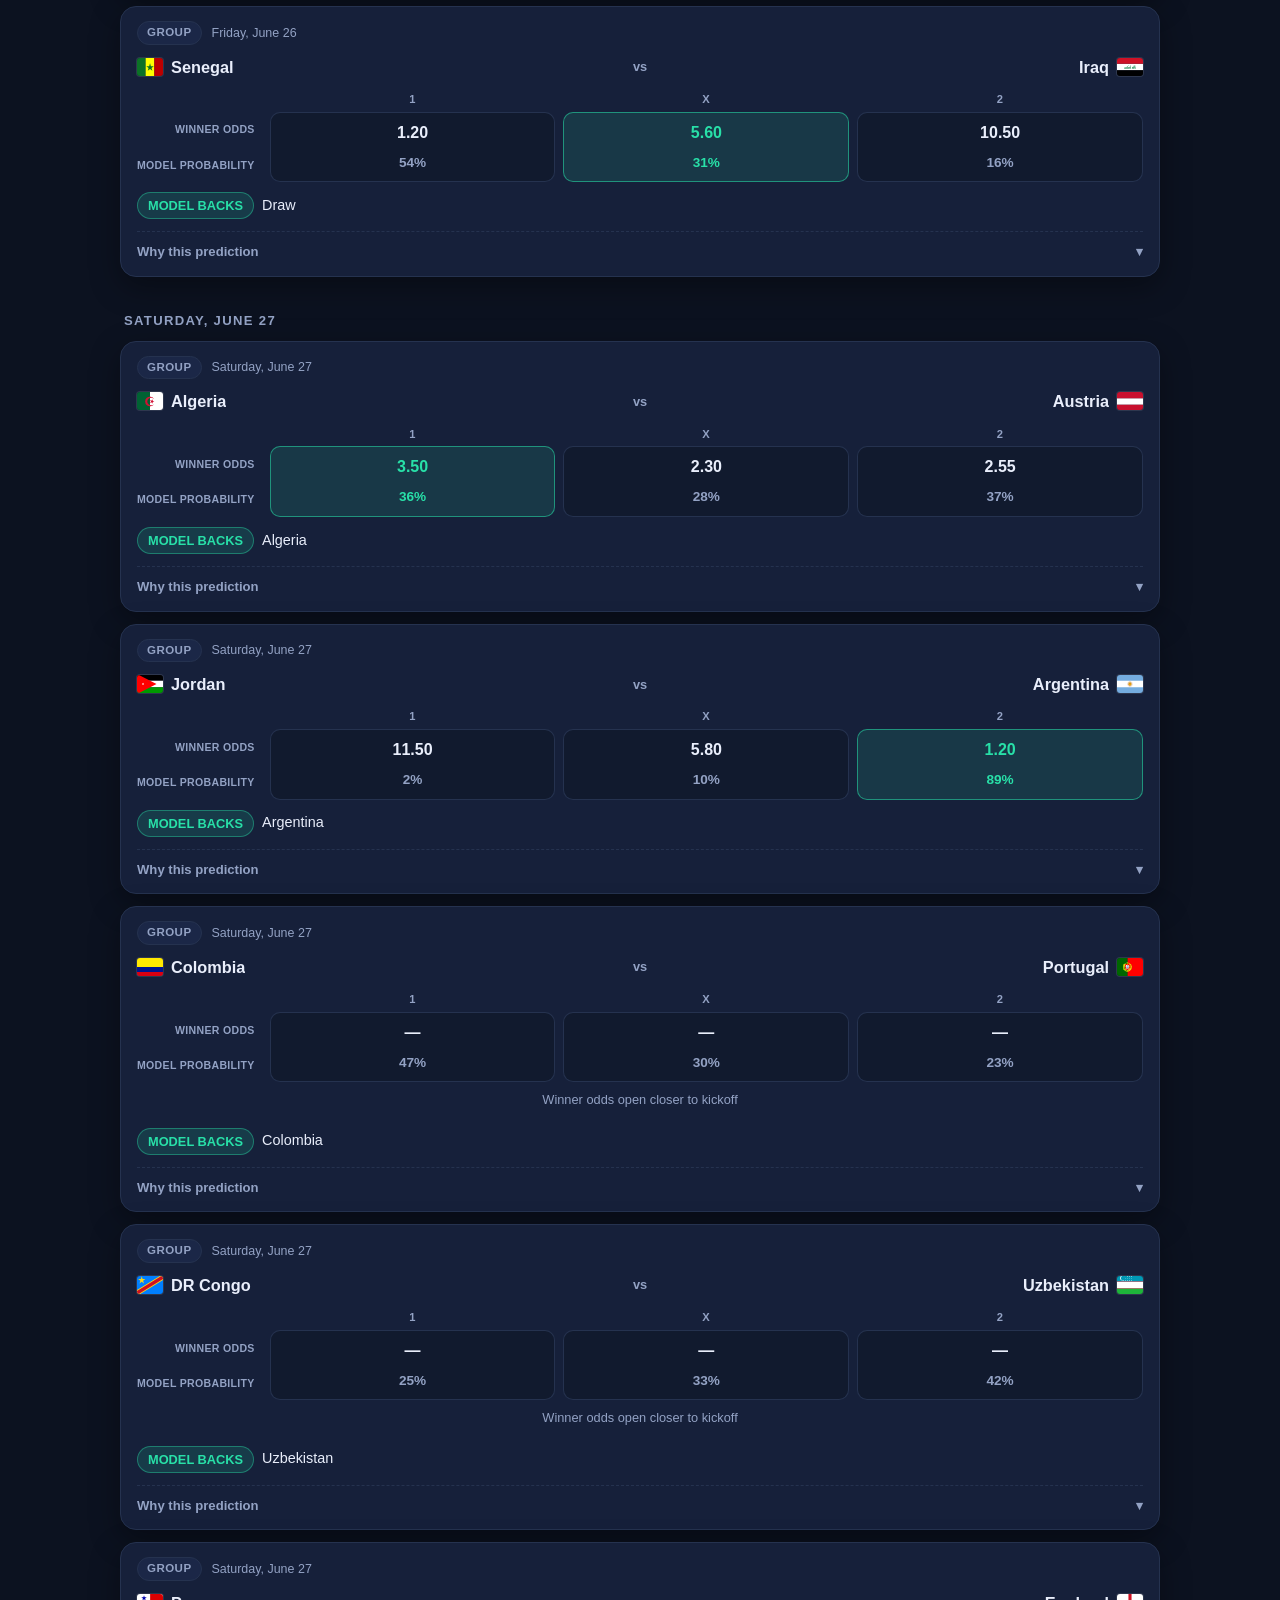
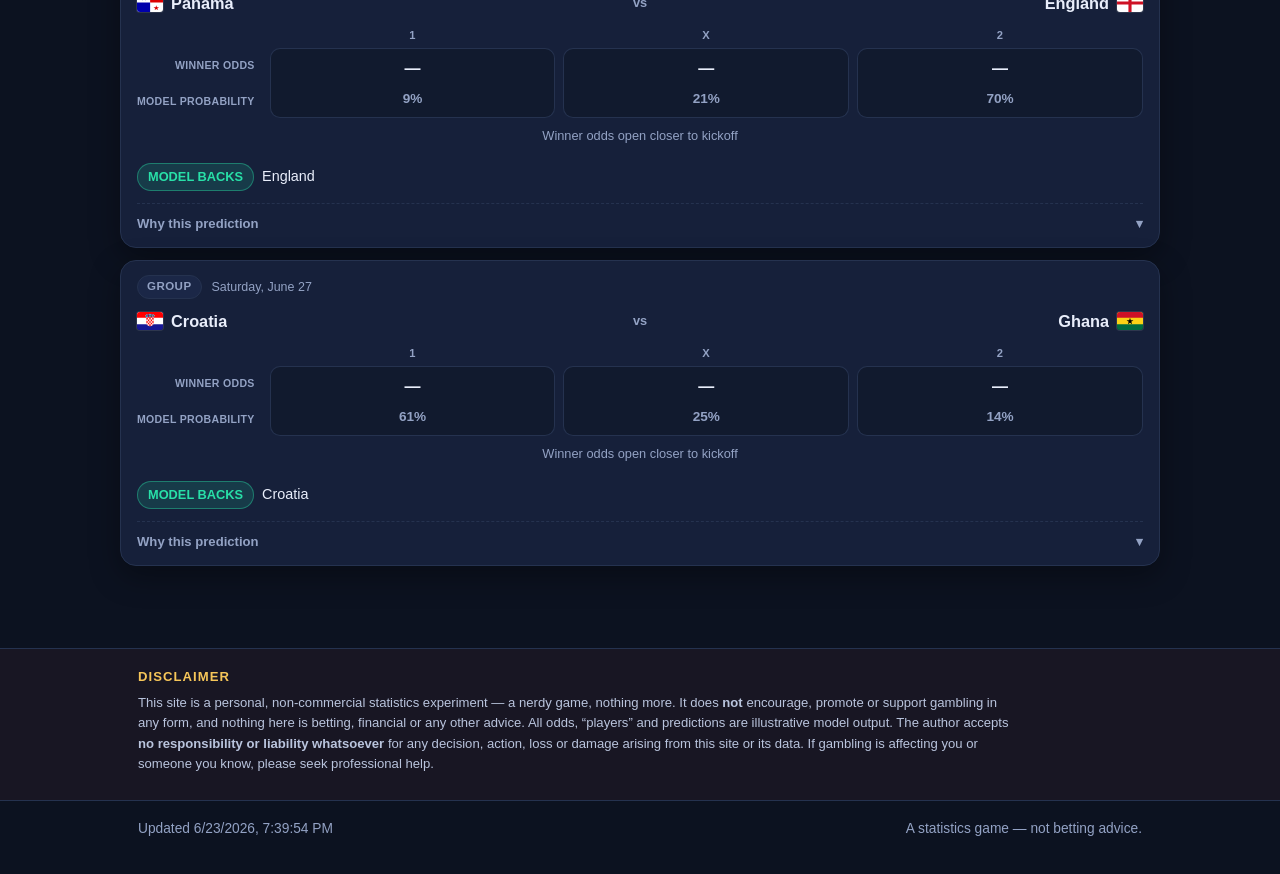
==== commit 4dc15428: "Winner odds: self-healing refresh (Routine C) + staleness canary; verify model/knockout Winner odds " ====
--- a/web/index.html
+++ b/web/index.html
@@ -43,6 +43,7 @@
   </section>
 
   <main class="wrap main">
+    <div id="odds-banner" class="odds-banner" role="status" hidden></div>
     <div class="section-head">
       <h2 id="matches-title">Matches</h2>
       <div class="tabs" id="tabs" role="tablist">
@@ -75,7 +76,7 @@
     </div>
   </footer>
 
-  <script src="js/app.js?v=4" defer></script>
+  <script src="js/app.js?v=5" defer></script>
   <!-- Cloudflare Web Analytics -->
   <script defer src="https://static.cloudflareinsights.com/beacon.min.js" data-cf-beacon='{"token": "dea00fdb841c4f21ae95f395df29f1ae"}'></script>
 </body>
--- a/web/css/style.css
+++ b/web/css/style.css
@@ -104,6 +104,12 @@
 .odd.pick { border-color: var(--accent); background: rgba(40,224,168,.12); }
 .odd.pick .v { color: var(--accent); }
 .no-odds { color: var(--muted); font-size: .8rem; text-align: center; padding: 8px; }
+
+/* Winner-odds staleness canary (shown only when odds are stale/incomplete). */
+.odds-banner { margin: 0 0 14px; padding: 10px 14px; border-radius: 8px;
+  border: 1px solid var(--gold); background: rgba(255,196,0,.08);
+  color: var(--gold); font-size: .85rem; line-height: 1.4; }
+.odds-banner[hidden] { display: none; }
 
 /* Labels for the two number sets on a match card */
 .metric-head { display: flex; align-items: baseline; justify-content: space-between; gap: 8px; margin-top: 12px; }
